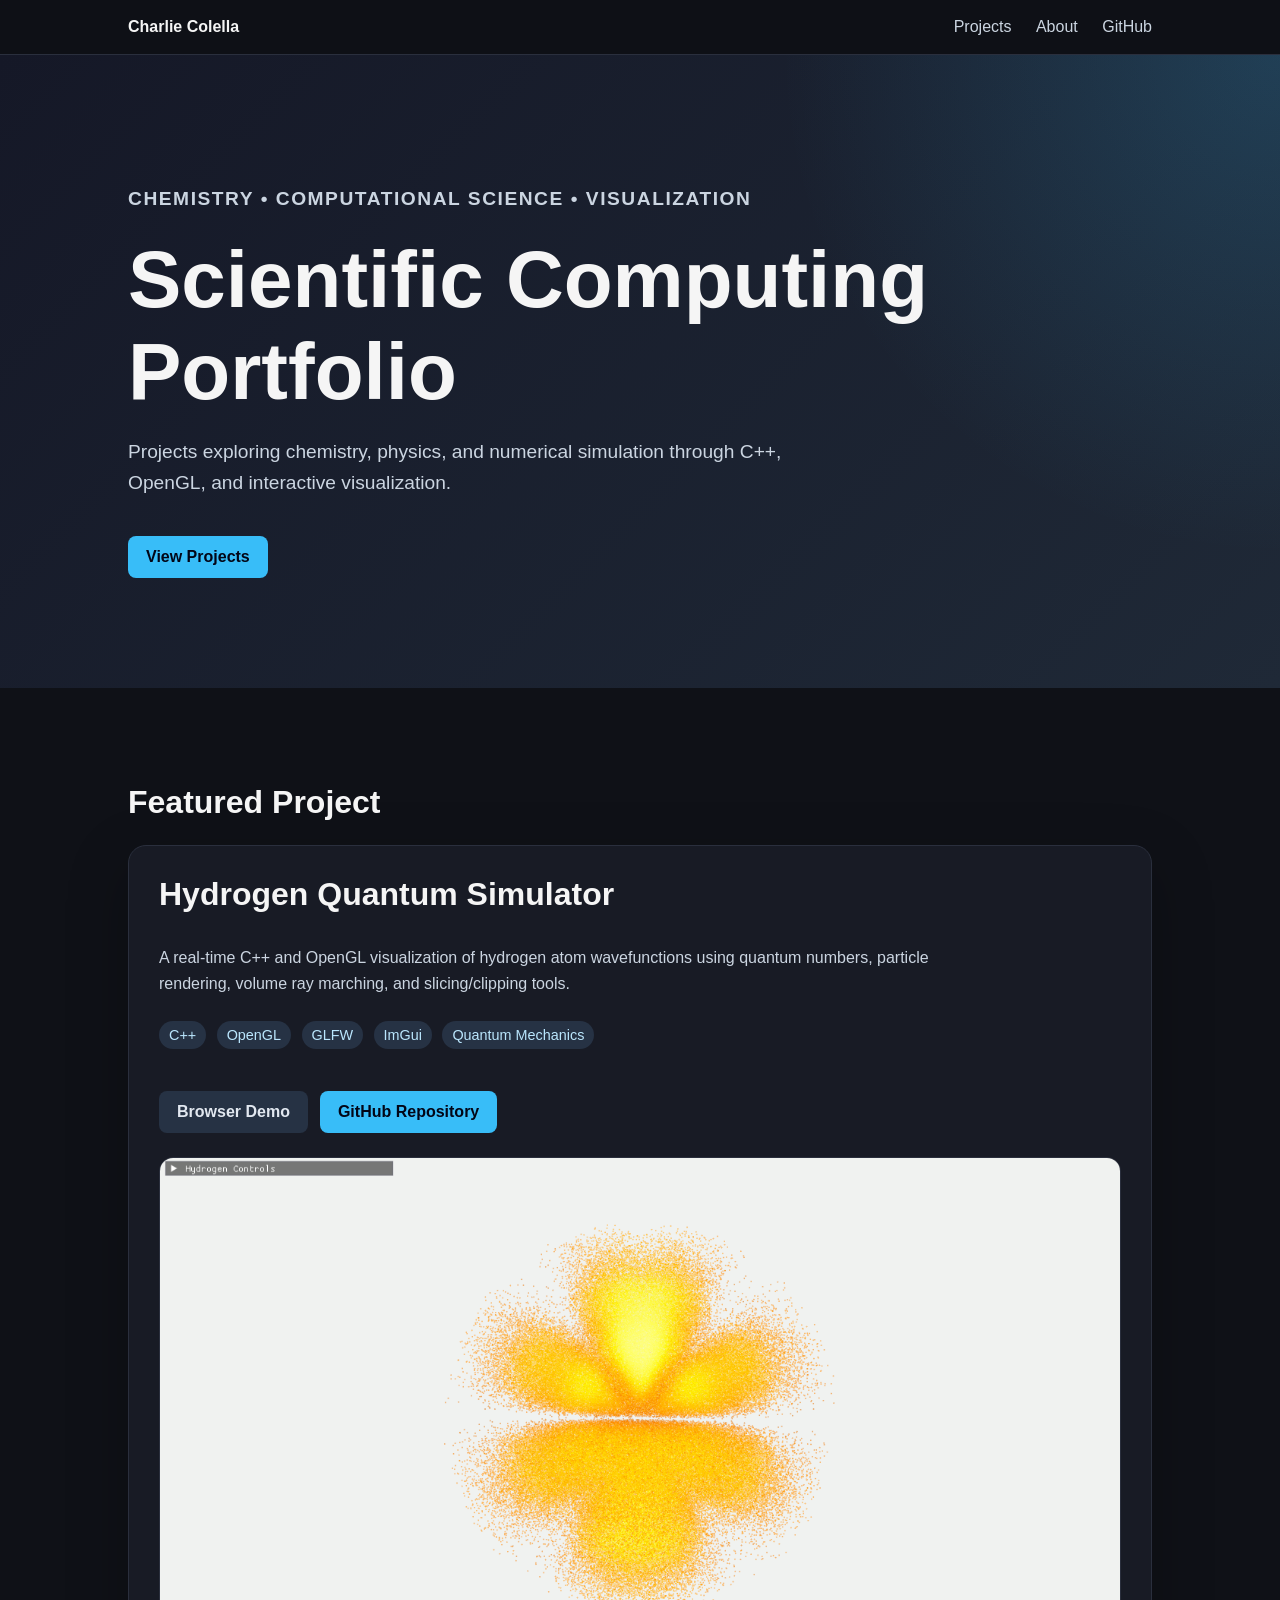
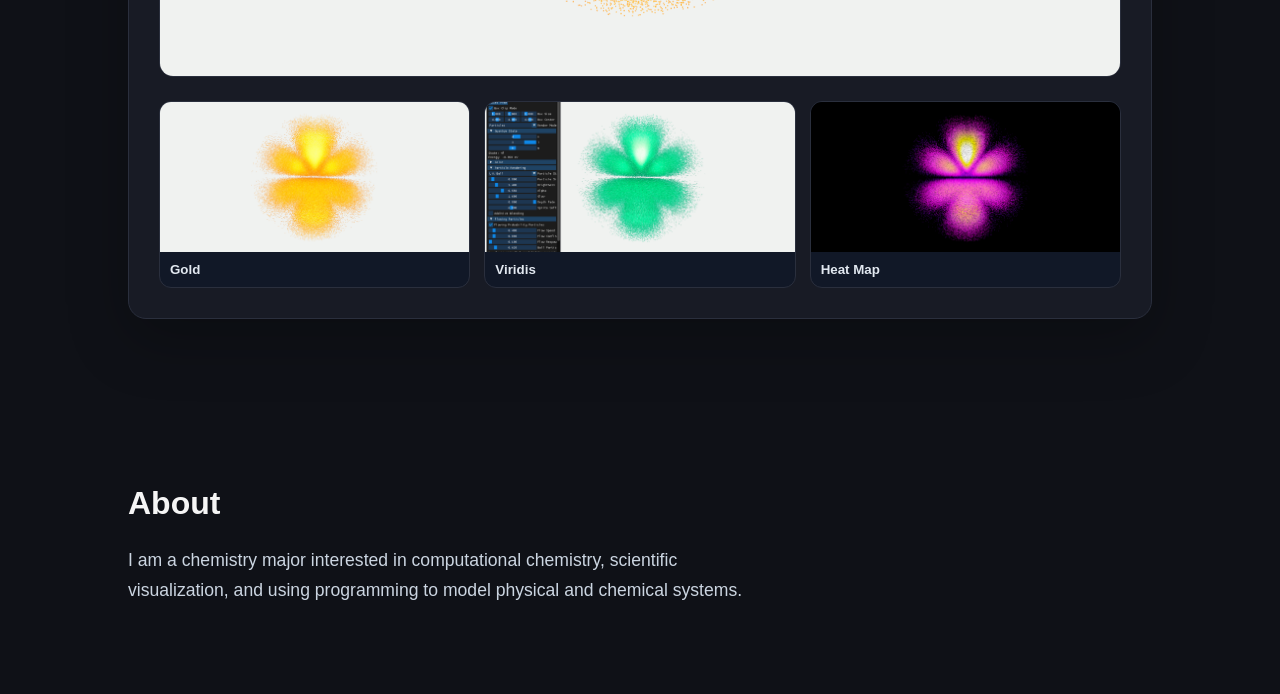
==== index.html @ 5d0b9356 "Polish portfolio layout and project gallery" ====
<!DOCTYPE html>
<html lang="en">
<head>
  <meta charset="UTF-8" />
  <meta name="viewport" content="width=device-width, initial-scale=1.0" />
  <title>Charlie Colella | Scientific Computing Portfolio</title>
  <link rel="stylesheet" href="style.css" />
</head>

<body>
  <nav class="navbar">
    <div class="nav-name">Charlie Colella</div>
    <div class="nav-links">
      <a href="#projects">Projects</a>
      <a href="#about">About</a>
      <a href="https://github.com/charliecolella1119-hub" target="_blank">GitHub</a>
    </div>
  </nav>

  <header class="hero">
    <p class="eyebrow">Chemistry • Computational Science • Visualization</p>
    <h1>Scientific Computing Portfolio</h1>
    <p>
      Projects exploring chemistry, physics, and numerical simulation through
      C++, OpenGL, and interactive visualization.
    </p>
    <a href="#projects" class="button">View Projects</a>
  </header>

  <main>
    <section id="projects" class="section">
      <h2>Featured Project</h2>

      <article class="project-card">
        <div class="project-text">
          <h3>Hydrogen Quantum Simulator</h3>

          <p>
            A real-time C++ and OpenGL visualization of hydrogen atom
            wavefunctions using quantum numbers, particle rendering, volume ray
            marching, and slicing/clipping tools.
          </p>

          <div class="tags">
            <span>C++</span>
            <span>OpenGL</span>
            <span>GLFW</span>
            <span>ImGui</span>
            <span>Quantum Mechanics</span>
          </div>

          <div class="button-row">
            <a href="web-sim/index.html" target="_blank" class="button secondary">
              Browser Demo
            </a>

            <a href="https://github.com/charliecolella1119-hub/HydrogenAtomSim" target="_blank" class="button">
              GitHub Repository
            </a>
          </div>
        </div>

        <img
          src="assets/screenshots/gold.png"
          alt="Hydrogen Quantum Simulator gold orbital visualization"
          class="project-image"
          onclick="openModal('assets/screenshots/gold.png')"
        />

        <div class="project-gallery">
          <button onclick="openModal('assets/screenshots/gold.png')">
            <img src="assets/screenshots/gold.png" alt="Gold color map" />
            <span>Gold</span>
          </button>

          <button onclick="openModal('assets/screenshots/viridis.png')">
            <img src="assets/screenshots/viridis.png" alt="Viridis color map" />
            <span>Viridis</span>
          </button>

          <button onclick="openModal('assets/screenshots/heatmap.png')">
            <img src="assets/screenshots/heatmap.png" alt="Heat map color map" />
            <span>Heat Map</span>
          </button>
        </div>
      </article>
    </section>

    <section id="about" class="section about-section">
      <h2>About</h2>
      <p>
        I am a chemistry major interested in computational chemistry,
        scientific visualization, and using programming to model physical and
        chemical systems.
      </p>
    </section>
  </main>

  <div id="previewModal" class="modal" onclick="closeModal()">
    <div class="modal-content" onclick="event.stopPropagation()">
      <button class="close" onclick="closeModal()">&times;</button>
      <img id="modalImage" src="assets/screenshots/gold.png" alt="Expanded project preview" />
    </div>
  </div>

  <script>
    function openModal(imagePath) {
      document.getElementById("modalImage").src = imagePath;
      document.getElementById("previewModal").style.display = "flex";
    }

    function closeModal() {
      document.getElementById("previewModal").style.display = "none";
    }
  </script>
</body>
</html>
---- style.css ----
* {
  box-sizing: border-box;
}

body {
  margin: 0;
  font-family: Arial, sans-serif;
  background: #0f1117;
  color: #f5f5f5;
}

.navbar {
  position: sticky;
  top: 0;
  z-index: 100;
  display: flex;
  justify-content: space-between;
  align-items: center;
  padding: 18px 10%;
  background: rgba(15, 17, 23, 0.9);
  backdrop-filter: blur(12px);
  border-bottom: 1px solid #2a2f3d;
}

.nav-name {
  font-weight: bold;
}

.nav-links a {
  color: #cbd5e1;
  text-decoration: none;
  margin-left: 20px;
}

.nav-links a:hover {
  color: #38bdf8;
}

.hero {
  padding: 110px 10%;
  background:
    radial-gradient(circle at top right, rgba(56, 189, 248, 0.18), transparent 35%),
    linear-gradient(135deg, #151827, #1f2937);
}

.eyebrow {
  color: #38bdf8;
  font-weight: bold;
  letter-spacing: 0.08em;
  text-transform: uppercase;
  font-size: 0.85rem;
}

.hero h1 {
  font-size: clamp(2.5rem, 7vw, 5rem);
  margin: 12px 0;
}

.hero p {
  max-width: 720px;
  font-size: 1.2rem;
  color: #cbd5e1;
  line-height: 1.6;
}

.button {
  display: inline-block;
  margin-top: 18px;
  padding: 12px 18px;
  background: #38bdf8;
  color: #020617;
  text-decoration: none;
  border-radius: 8px;
  font-weight: bold;
  border: none;
}

.button.secondary {
  background: #263244;
  color: #e2e8f0;
}

.button:hover {
  transform: translateY(-1px);
}

.section {
  padding: 70px 10%;
}

.section h2 {
  font-size: 2rem;
  margin-bottom: 24px;
}

.project-card {
  background: #181b25;
  border: 1px solid #2a2f3d;
  border-radius: 18px;
  padding: 30px;
  max-width: 1050px;
  box-shadow: 0 20px 60px rgba(0, 0, 0, 0.25);
}

.project-text {
  max-width: 780px;
}

.project-card h3 {
  margin-top: 0;
  font-size: 2rem;
}

.project-card p {
  color: #cbd5e1;
  line-height: 1.6;
}

.tags {
  margin: 20px 0;
}

.tags span {
  display: inline-block;
  background: #263244;
  color: #bae6fd;
  padding: 6px 10px;
  border-radius: 999px;
  margin: 4px 6px 4px 0;
  font-size: 0.9rem;
}

.button-row {
  display: flex;
  flex-wrap: wrap;
  gap: 12px;
  margin-bottom: 24px;
}

.project-image {
  width: 100%;
  max-height: 520px;
  object-fit: cover;
  object-position: center;
  display: block;
  margin: 24px auto;
  border-radius: 14px;
  border: 1px solid #2a2f3d;
  cursor: pointer;
  transition: transform 0.2s ease, opacity 0.2s ease;
}

.project-image:hover {
  transform: scale(1.01);
  opacity: 0.92;
}

.project-gallery {
  display: grid;
  grid-template-columns: repeat(3, 1fr);
  gap: 14px;
  margin-top: 18px;
}

.project-gallery button {
  background: #111827;
  border: 1px solid #2a2f3d;
  border-radius: 12px;
  padding: 0;
  overflow: hidden;
  cursor: pointer;
  color: #e2e8f0;
  text-align: left;
}

.project-gallery img {
  width: 100%;
  height: 150px;
  object-fit: cover;
  display: block;
}

.project-gallery span {
  display: block;
  padding: 10px;
  font-weight: bold;
}

.project-gallery button:hover {
  transform: translateY(-2px);
  border-color: #38bdf8;
}

.about-section {
  max-width: 900px;
}

.about-section p {
  color: #cbd5e1;
  line-height: 1.7;
  font-size: 1.1rem;
}

.modal {
  display: none;
  position: fixed;
  inset: 0;
  background: rgba(0, 0, 0, 0.88);
  justify-content: center;
  align-items: center;
  z-index: 1000;
  padding: 28px;
}

.modal-content {
  position: relative;
  max-width: 1100px;
  width: 95%;
}

.modal-content img {
  width: 100%;
  max-height: 85vh;
  object-fit: contain;
  border-radius: 14px;
  border: 1px solid #2a2f3d;
}

.close {
  position: absolute;
  top: -16px;
  right: -16px;
  width: 42px;
  height: 42px;
  border-radius: 999px;
  border: none;
  background: #38bdf8;
  color: #020617;
  font-size: 28px;
  cursor: pointer;
}

@media (max-width: 800px) {
  .navbar {
    padding: 14px 6%;
  }

  .nav-links a {
    margin-left: 10px;
  }

  .hero,
  .section {
    padding-left: 6%;
    padding-right: 6%;
  }

  .project-gallery {
    grid-template-columns: 1fr;
  }
}
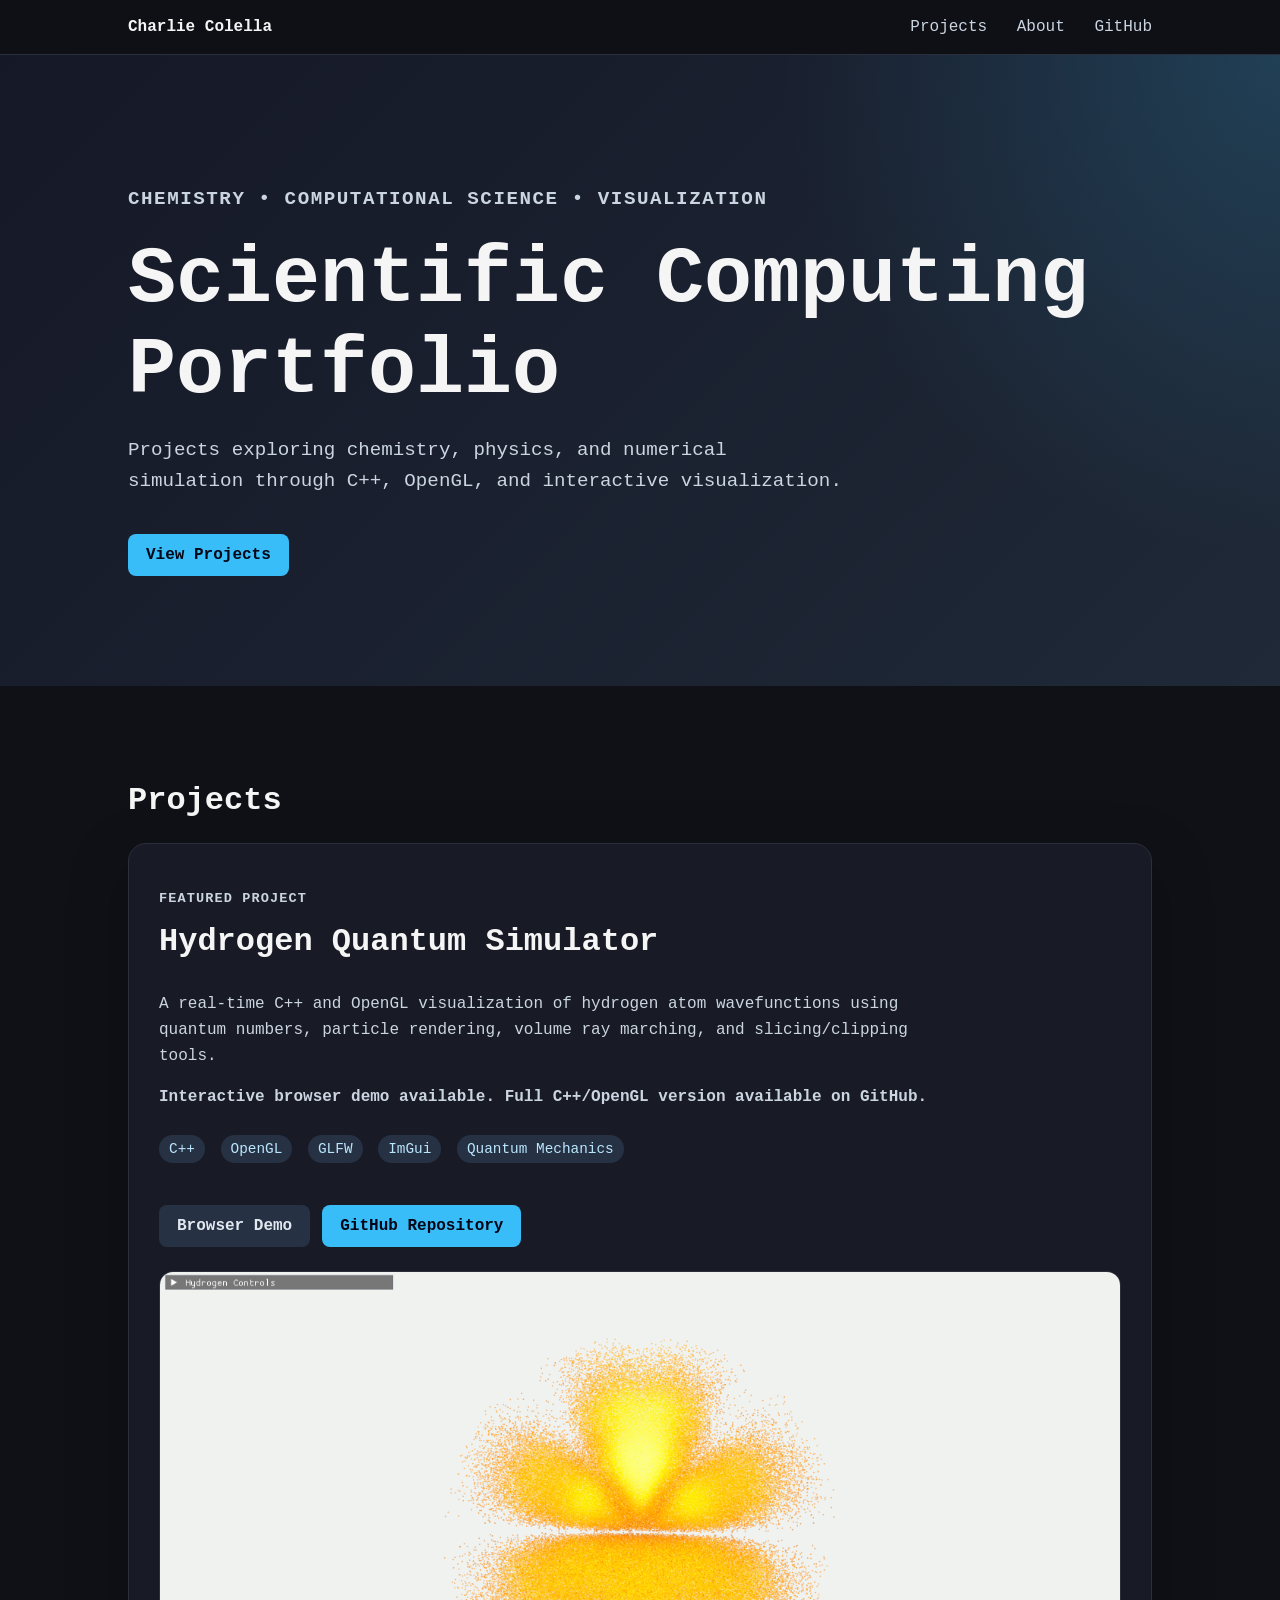
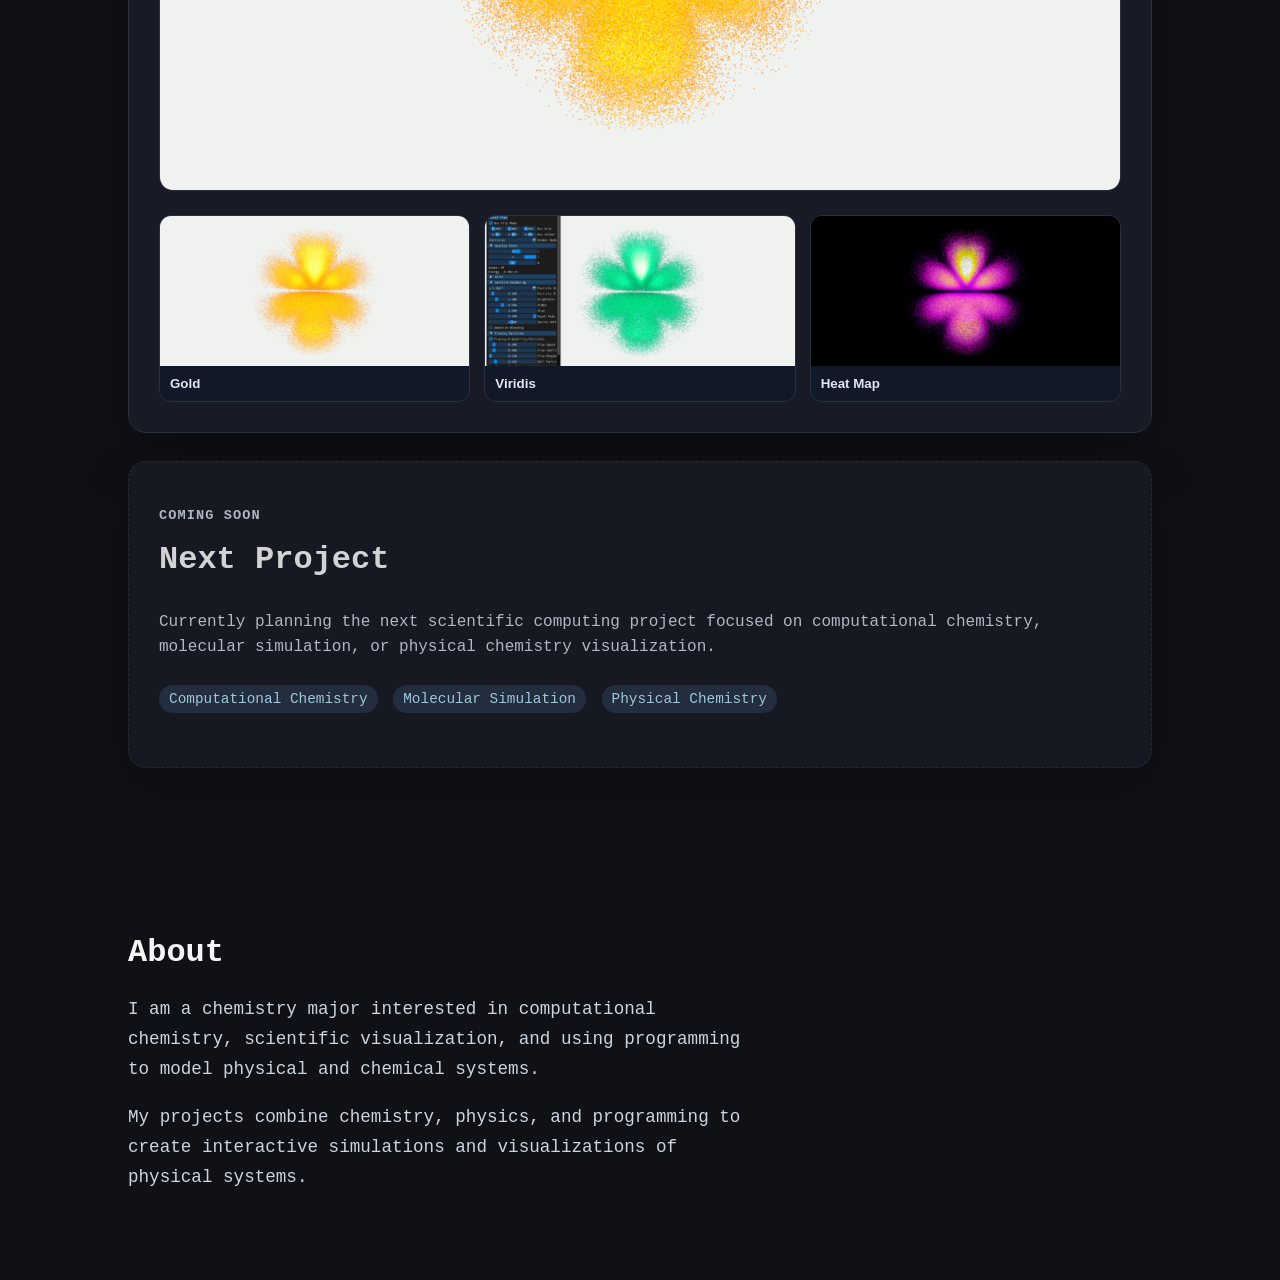
==== commit 3230438e: "Polish portfolio structure and contact section" ====
--- a/index.html
+++ b/index.html
@@ -10,6 +10,7 @@
 <body>
   <nav class="navbar">
     <div class="nav-name">Charlie Colella</div>
+
     <div class="nav-links">
       <a href="#projects">Projects</a>
       <a href="#about">About</a>
@@ -19,79 +20,113 @@
 
   <header class="hero">
     <p class="eyebrow">Chemistry • Computational Science • Visualization</p>
+
     <h1>Scientific Computing Portfolio</h1>
+
     <p>
       Projects exploring chemistry, physics, and numerical simulation through
       C++, OpenGL, and interactive visualization.
     </p>
+
     <a href="#projects" class="button">View Projects</a>
   </header>
 
   <main>
     <section id="projects" class="section">
-      <h2>Featured Project</h2>
+      <h2>Projects</h2>
 
-      <article class="project-card">
-        <div class="project-text">
-          <h3>Hydrogen Quantum Simulator</h3>
+      <div class="project-grid">
+        <article class="project-card featured-card">
+          <div class="project-text">
+            <p class="eyebrow">Featured Project</p>
+
+            <h3>Hydrogen Quantum Simulator</h3>
+
+            <p>
+              A real-time C++ and OpenGL visualization of hydrogen atom
+              wavefunctions using quantum numbers, particle rendering, volume ray
+              marching, and slicing/clipping tools.
+            </p>
+
+            <p class="project-note">
+              Interactive browser demo available. Full C++/OpenGL version available on GitHub.
+            </p>
+
+            <div class="tags">
+              <span>C++</span>
+              <span>OpenGL</span>
+              <span>GLFW</span>
+              <span>ImGui</span>
+              <span>Quantum Mechanics</span>
+            </div>
+
+            <div class="button-row">
+              <a href="web-sim/index.html" target="_blank" class="button secondary">
+                Browser Demo
+              </a>
+
+              <a href="https://github.com/charliecolella1119-hub/HydrogenAtomSim" target="_blank" class="button">
+                GitHub Repository
+              </a>
+            </div>
+          </div>
+
+          <img
+            src="assets/screenshots/gold.png"
+            alt="Hydrogen Quantum Simulator gold orbital visualization"
+            class="project-image"
+            onclick="openModal('assets/screenshots/gold.png')"
+          />
+
+          <div class="project-gallery">
+            <button onclick="openModal('assets/screenshots/gold.png')">
+              <img src="assets/screenshots/gold.png" alt="Gold color map" />
+              <span>Gold</span>
+            </button>
+
+            <button onclick="openModal('assets/screenshots/viridis.png')">
+              <img src="assets/screenshots/viridis.png" alt="Viridis color map" />
+              <span>Viridis</span>
+            </button>
+
+            <button onclick="openModal('assets/screenshots/heatmap.png')">
+              <img src="assets/screenshots/heatmap.png" alt="Heat map color map" />
+              <span>Heat Map</span>
+            </button>
+          </div>
+        </article>
+
+        <article class="project-card placeholder-card">
+          <p class="eyebrow">Coming Soon</p>
+
+          <h3>Next Project</h3>
 
           <p>
-            A real-time C++ and OpenGL visualization of hydrogen atom
-            wavefunctions using quantum numbers, particle rendering, volume ray
-            marching, and slicing/clipping tools.
+            Currently planning the next scientific computing project focused on
+            computational chemistry, molecular simulation, or physical chemistry visualization.
           </p>
 
           <div class="tags">
-            <span>C++</span>
-            <span>OpenGL</span>
-            <span>GLFW</span>
-            <span>ImGui</span>
-            <span>Quantum Mechanics</span>
+            <span>Computational Chemistry</span>
+            <span>Molecular Simulation</span>
+            <span>Physical Chemistry</span>
           </div>
-
-          <div class="button-row">
-            <a href="web-sim/index.html" target="_blank" class="button secondary">
-              Browser Demo
-            </a>
-
-            <a href="https://github.com/charliecolella1119-hub/HydrogenAtomSim" target="_blank" class="button">
-              GitHub Repository
-            </a>
-          </div>
-        </div>
-
-        <img
-          src="assets/screenshots/gold.png"
-          alt="Hydrogen Quantum Simulator gold orbital visualization"
-          class="project-image"
-          onclick="openModal('assets/screenshots/gold.png')"
-        />
-
-        <div class="project-gallery">
-          <button onclick="openModal('assets/screenshots/gold.png')">
-            <img src="assets/screenshots/gold.png" alt="Gold color map" />
-            <span>Gold</span>
-          </button>
-
-          <button onclick="openModal('assets/screenshots/viridis.png')">
-            <img src="assets/screenshots/viridis.png" alt="Viridis color map" />
-            <span>Viridis</span>
-          </button>
-
-          <button onclick="openModal('assets/screenshots/heatmap.png')">
-            <img src="assets/screenshots/heatmap.png" alt="Heat map color map" />
-            <span>Heat Map</span>
-          </button>
-        </div>
-      </article>
+        </article>
+      </div>
     </section>
 
     <section id="about" class="section about-section">
       <h2>About</h2>
+
       <p>
         I am a chemistry major interested in computational chemistry,
         scientific visualization, and using programming to model physical and
         chemical systems.
+      </p>
+
+      <p>
+        My projects combine chemistry, physics, and programming to create
+        interactive simulations and visualizations of physical systems.
       </p>
     </section>
   </main>
@@ -99,7 +134,12 @@
   <div id="previewModal" class="modal" onclick="closeModal()">
     <div class="modal-content" onclick="event.stopPropagation()">
       <button class="close" onclick="closeModal()">&times;</button>
-      <img id="modalImage" src="assets/screenshots/gold.png" alt="Expanded project preview" />
+
+      <img
+        id="modalImage"
+        src="assets/screenshots/gold.png"
+        alt="Expanded project preview"
+      />
     </div>
   </div>
 
@@ -114,4 +154,4 @@
     }
   </script>
 </body>
-</html>+</html>
--- a/style.css
+++ b/style.css
@@ -4,7 +4,7 @@
 
 body {
   margin: 0;
-  font-family: Arial, sans-serif;
+  font-family: 'Courier New', Courier, monospace;
   background: #0f1117;
   color: #f5f5f5;
 }
@@ -258,4 +258,34 @@
   .project-gallery {
     grid-template-columns: 1fr;
   }
-}+}
+
+.project-note {
+  color: #93c5fd;
+  font-weight: bold;
+}
+
+#contact a {
+  color: #38bdf8;
+  font-weight: bold;
+  text-decoration: none;
+}
+
+#contact a:hover {
+  text-decoration: underline;
+}
+
+.project-grid {
+  display: grid;
+  gap: 28px;
+}
+
+.placeholder-card {
+  opacity: 0.85;
+  border-style: dashed;
+}
+
+.placeholder-card .tags {
+  margin-top: 20px;
+}
+
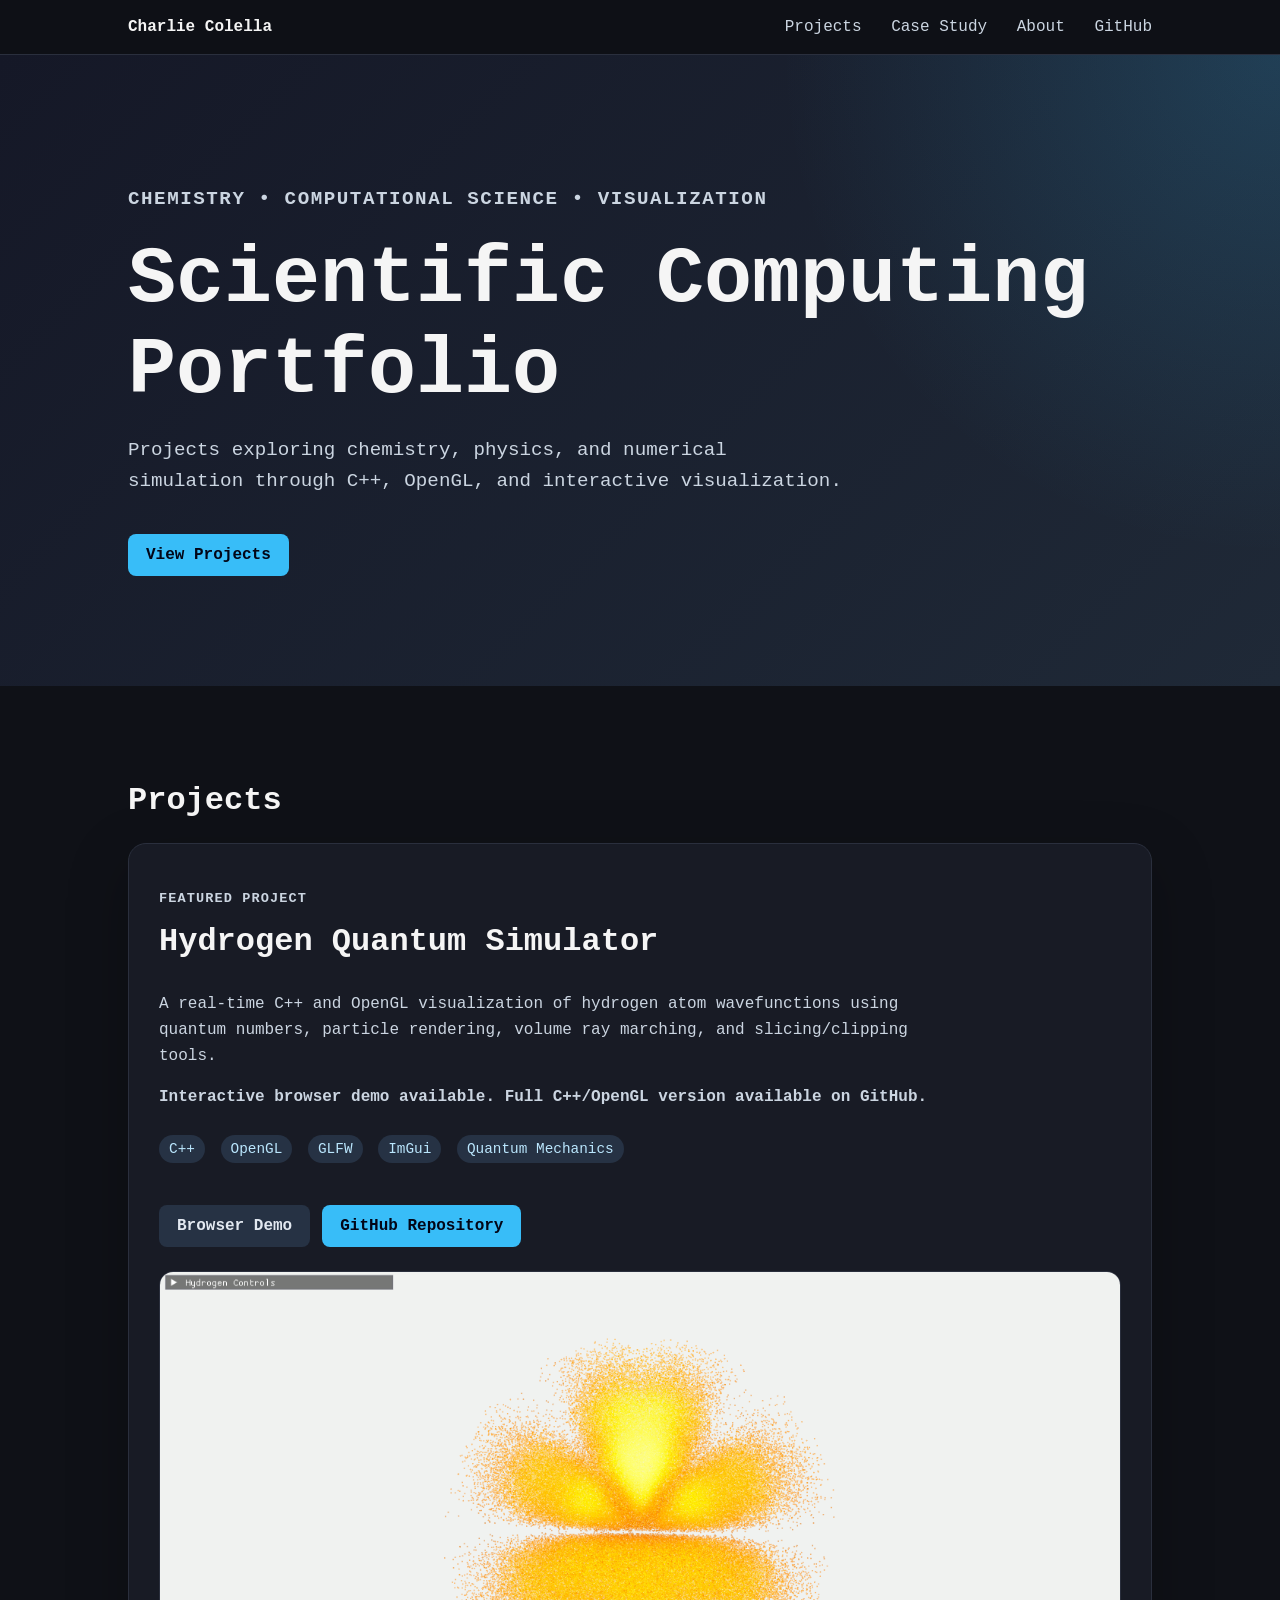
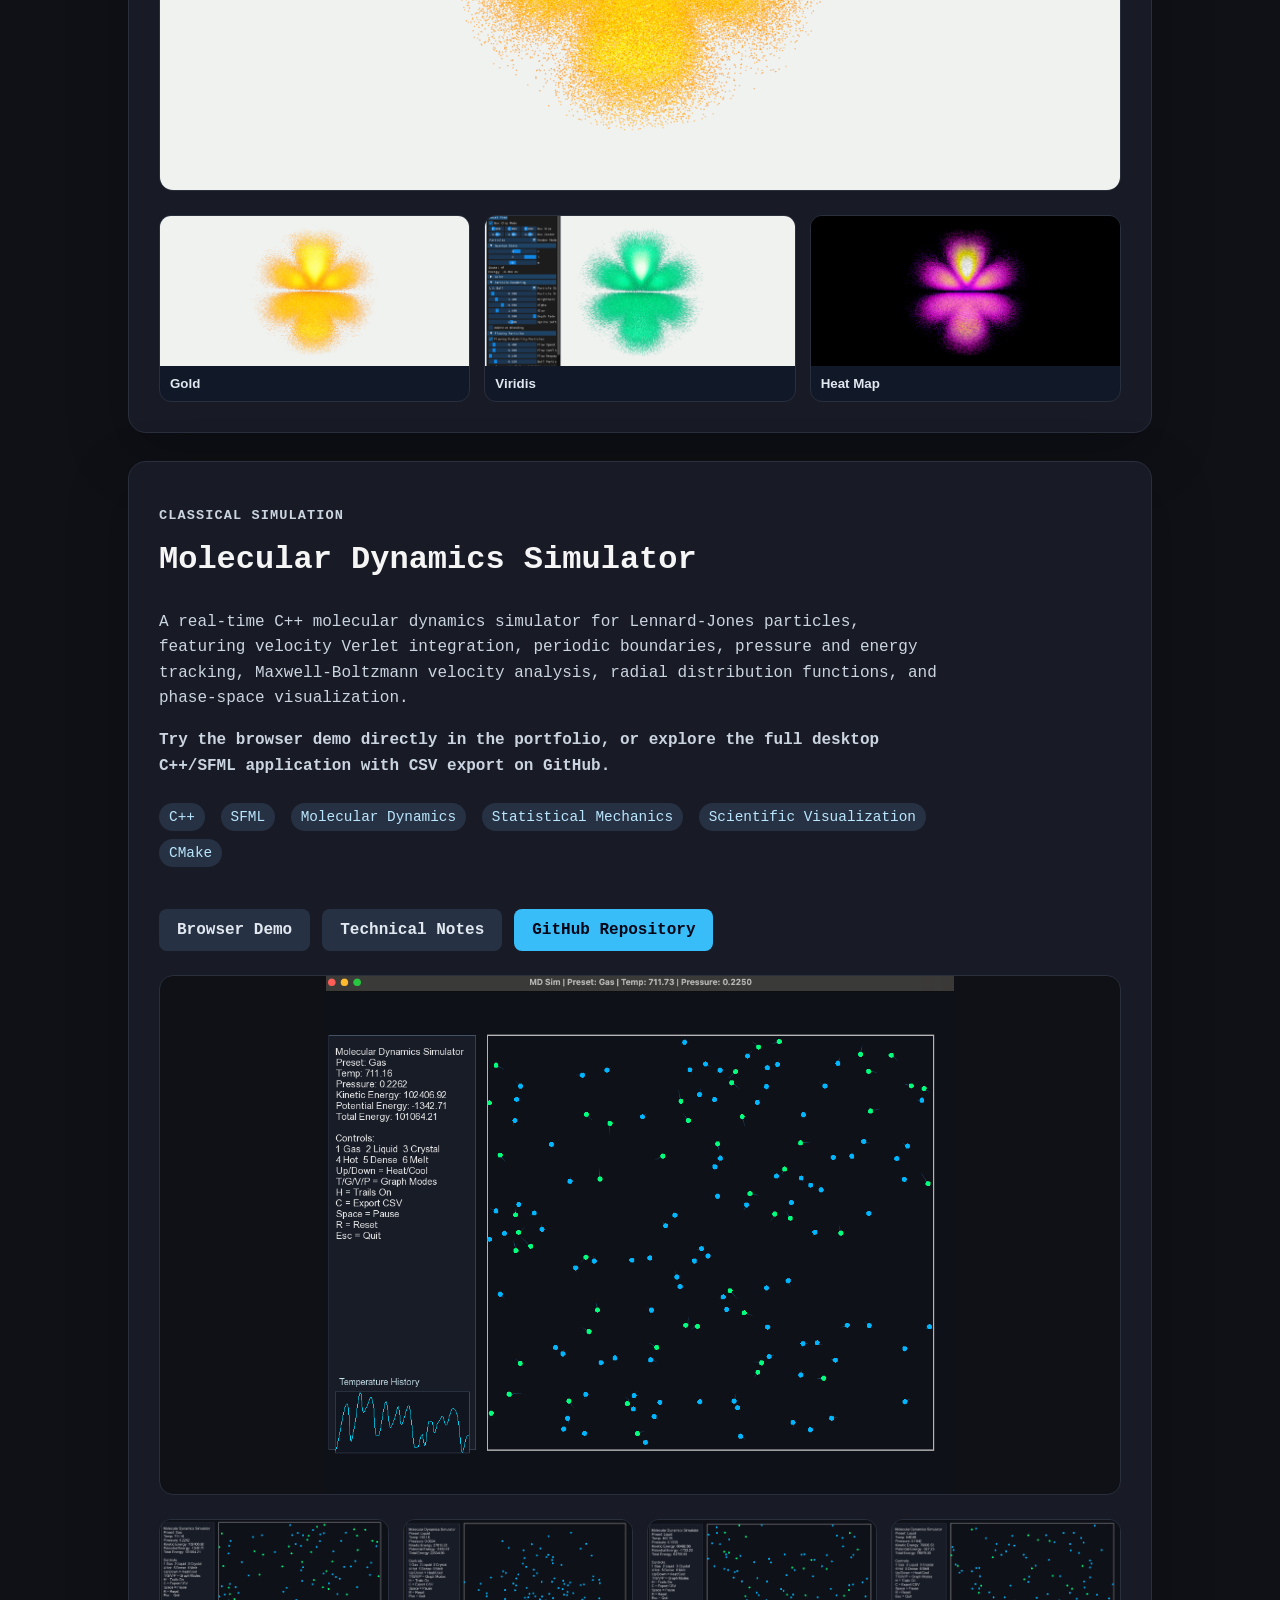
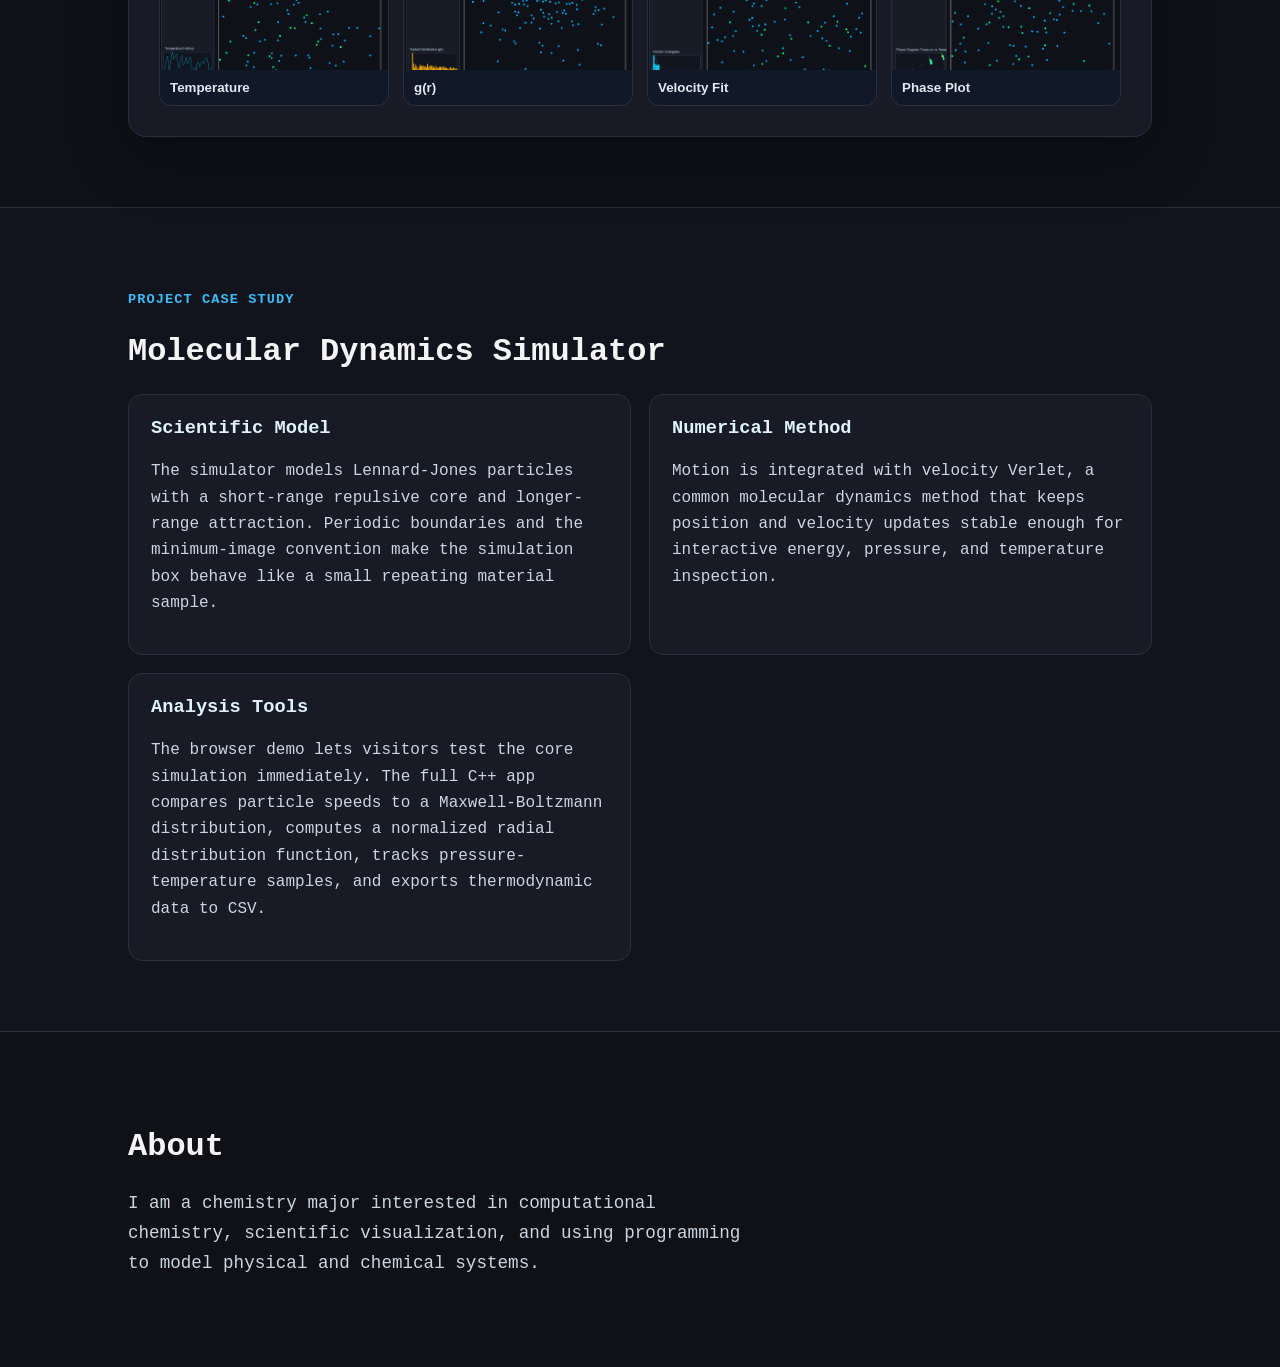
==== commit f3f3c0c9: "NEW PROJECT + DEMO" ====
--- a/index.html
+++ b/index.html
@@ -13,6 +13,7 @@
 
     <div class="nav-links">
       <a href="#projects">Projects</a>
+      <a href="#md-case-study">Case Study</a>
       <a href="#about">About</a>
       <a href="https://github.com/charliecolella1119-hub" target="_blank">GitHub</a>
     </div>
@@ -96,22 +97,113 @@
           </div>
         </article>
 
-        <article class="project-card placeholder-card">
-          <p class="eyebrow">Coming Soon</p>
-
-          <h3>Next Project</h3>
+        <article id="molecular-dynamics" class="project-card featured-card">
+          <div class="project-text">
+            <p class="eyebrow">Classical Simulation</p>
+
+            <h3>Molecular Dynamics Simulator</h3>
+
+            <p>
+              A real-time C++ molecular dynamics simulator for Lennard-Jones particles,
+              featuring velocity Verlet integration, periodic boundaries, pressure and
+              energy tracking, Maxwell-Boltzmann velocity analysis, radial distribution
+              functions, and phase-space visualization.
+            </p>
+
+            <p class="project-note">
+              Try the browser demo directly in the portfolio, or explore the full desktop C++/SFML application with CSV export on GitHub.
+            </p>
+
+            <div class="tags">
+              <span>C++</span>
+              <span>SFML</span>
+              <span>Molecular Dynamics</span>
+              <span>Statistical Mechanics</span>
+              <span>Scientific Visualization</span>
+              <span>CMake</span>
+            </div>
+
+            <div class="button-row">
+              <a href="md-sim/index.html" target="_blank" class="button secondary">
+                Browser Demo
+              </a>
+
+              <a href="#md-case-study" class="button secondary">
+                Technical Notes
+              </a>
+
+              <a href="https://github.com/charliecolella1119-hub/MolecularDynamicsSim" target="_blank" class="button">
+                GitHub Repository
+              </a>
+            </div>
+          </div>
+
+          <img
+            src="assets/screenshots/md-temperature.png"
+            alt="Molecular Dynamics Simulator showing gas particles and temperature history"
+            class="project-image contain-image"
+            loading="lazy"
+            onclick="openModal('assets/screenshots/md-temperature.png')"
+          />
+
+          <div class="project-gallery">
+            <button onclick="openModal('assets/screenshots/md-temperature.png')">
+              <img src="assets/screenshots/md-temperature.png" alt="Temperature history graph" loading="lazy" />
+              <span>Temperature</span>
+            </button>
+
+            <button onclick="openModal('assets/screenshots/md-radial-distribution.png')">
+              <img src="assets/screenshots/md-radial-distribution.png" alt="Radial distribution graph" loading="lazy" />
+              <span>g(r)</span>
+            </button>
+
+            <button onclick="openModal('assets/screenshots/md-velocity-distribution.png')">
+              <img src="assets/screenshots/md-velocity-distribution.png" alt="Velocity histogram with Maxwell-Boltzmann fit" loading="lazy" />
+              <span>Velocity Fit</span>
+            </button>
+
+            <button onclick="openModal('assets/screenshots/md-phase-diagram.png')">
+              <img src="assets/screenshots/md-phase-diagram.png" alt="Pressure-temperature phase diagram" loading="lazy" />
+              <span>Phase Plot</span>
+            </button>
+          </div>
+        </article>
+      </div>
+    </section>
+
+    <section id="md-case-study" class="section detail-section">
+      <p class="eyebrow">Project Case Study</p>
+
+      <h2>Molecular Dynamics Simulator</h2>
+
+      <div class="detail-grid">
+        <div>
+          <h3>Scientific Model</h3>
 
           <p>
-            Currently planning the next scientific computing project focused on
-            computational chemistry, molecular simulation, or physical chemistry visualization.
+            The simulator models Lennard-Jones particles with a short-range repulsive core
+            and longer-range attraction. Periodic boundaries and the minimum-image convention
+            make the simulation box behave like a small repeating material sample.
           </p>
-
-          <div class="tags">
-            <span>Computational Chemistry</span>
-            <span>Molecular Simulation</span>
-            <span>Physical Chemistry</span>
-          </div>
-        </article>
+        </div>
+
+        <div>
+          <h3>Numerical Method</h3>
+
+          <p>
+            Motion is integrated with velocity Verlet, a common molecular dynamics method
+            that keeps position and velocity updates stable enough for interactive energy,
+            pressure, and temperature inspection.
+          </p>
+        </div>
+
+        <div>
+          <h3>Analysis Tools</h3>
+
+          <p>
+            The browser demo lets visitors test the core simulation immediately. The full C++ app compares particle speeds to a Maxwell-Boltzmann distribution, computes a normalized radial distribution function, tracks pressure-temperature samples, and exports thermodynamic data to CSV.
+          </p>
+        </div>
       </div>
     </section>
 
@@ -122,11 +214,6 @@
         I am a chemistry major interested in computational chemistry,
         scientific visualization, and using programming to model physical and
         chemical systems.
-      </p>
-
-      <p>
-        My projects combine chemistry, physics, and programming to create
-        interactive simulations and visualizations of physical systems.
       </p>
     </section>
   </main>
--- a/style.css
+++ b/style.css
@@ -157,7 +157,7 @@
 
 .project-gallery {
   display: grid;
-  grid-template-columns: repeat(3, 1fr);
+  grid-template-columns: repeat(auto-fit, minmax(180px, 1fr));
   gap: 14px;
   margin-top: 18px;
 }
@@ -289,3 +289,50 @@
   margin-top: 20px;
 }
 
+
+
+.contain-image {
+  background: #0f1117;
+  object-fit: contain;
+}
+
+.detail-section {
+  border-top: 1px solid #2a2f3d;
+  border-bottom: 1px solid #2a2f3d;
+  background: #11141d;
+}
+
+.detail-section > p,
+.detail-section > h2 {
+  max-width: 1050px;
+}
+
+.detail-grid {
+  display: grid;
+  grid-template-columns: repeat(2, minmax(0, 1fr));
+  gap: 18px;
+  max-width: 1050px;
+}
+
+.detail-grid > div {
+  background: #181b25;
+  border: 1px solid #2a2f3d;
+  border-radius: 14px;
+  padding: 22px;
+}
+
+.detail-grid h3 {
+  margin-top: 0;
+  color: #e0f2fe;
+}
+
+.detail-grid p {
+  color: #cbd5e1;
+  line-height: 1.65;
+}
+
+@media (max-width: 800px) {
+  .detail-grid {
+    grid-template-columns: 1fr;
+  }
+}
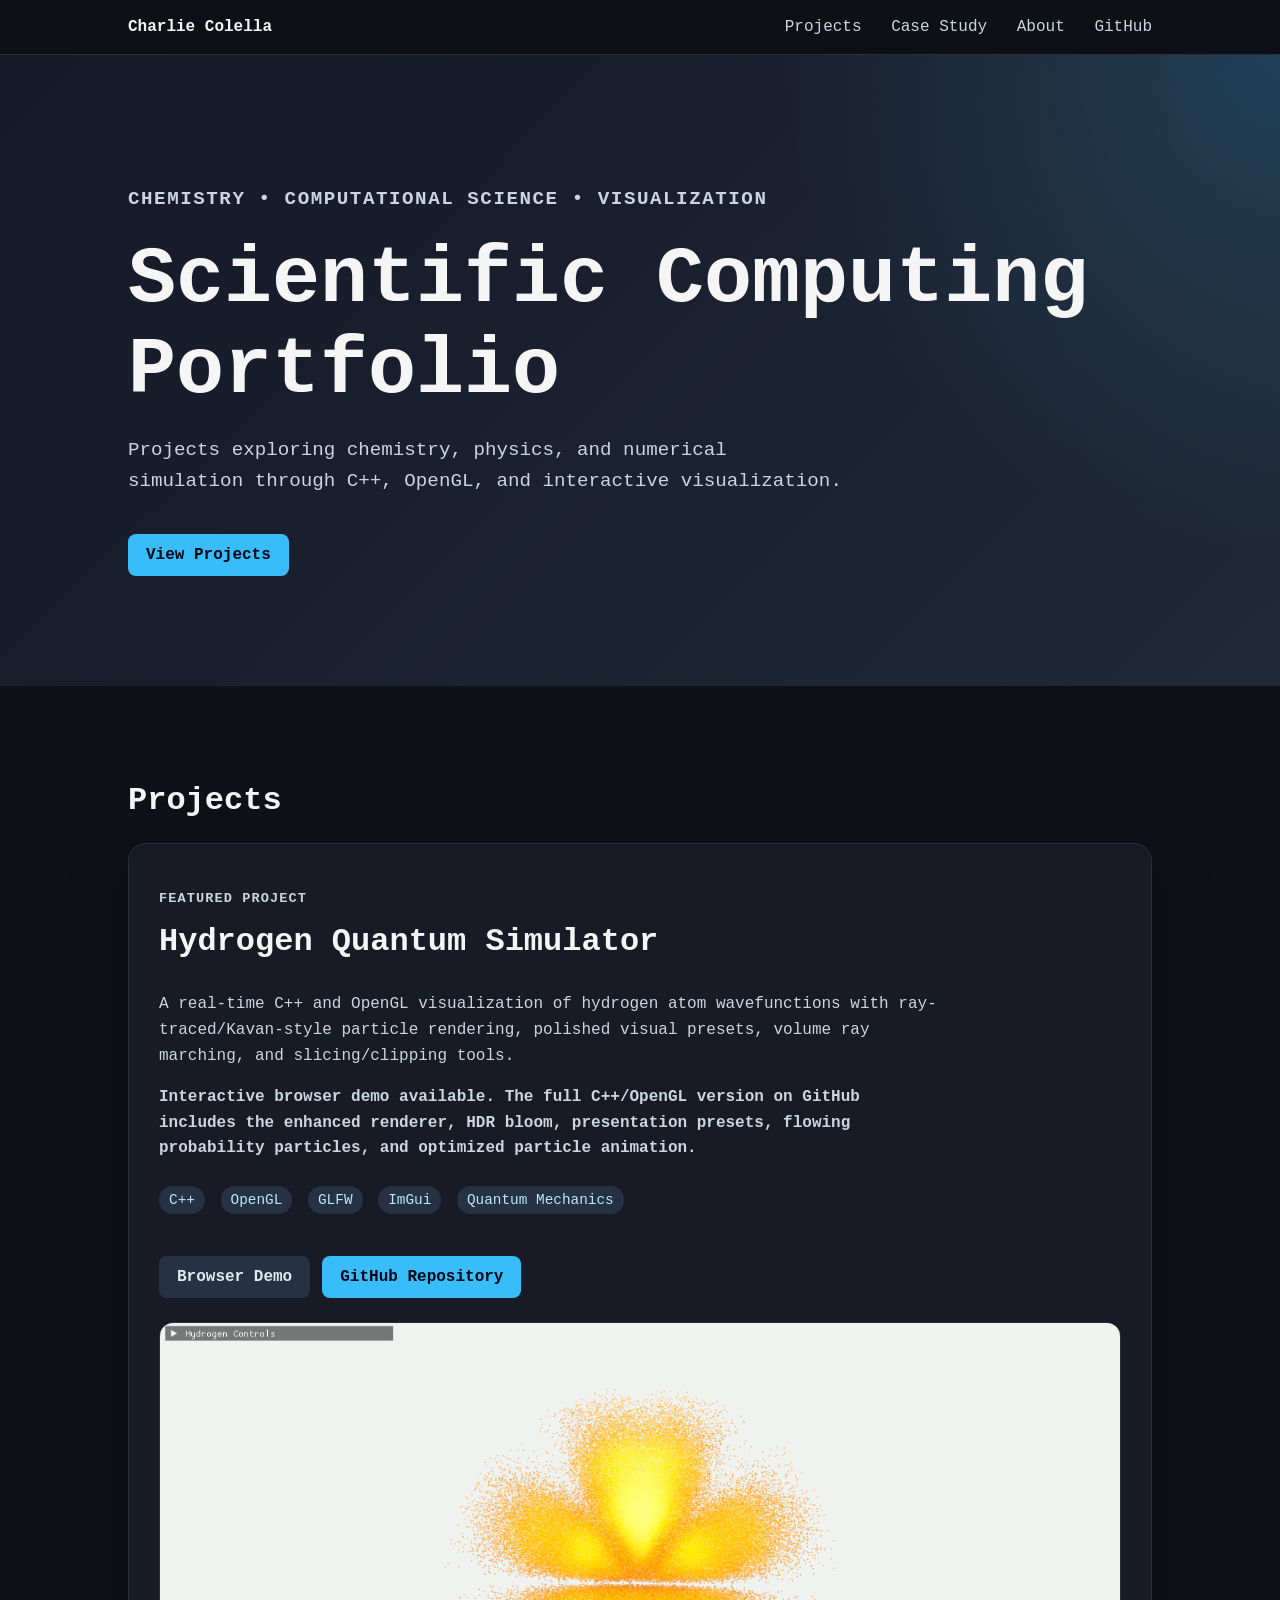
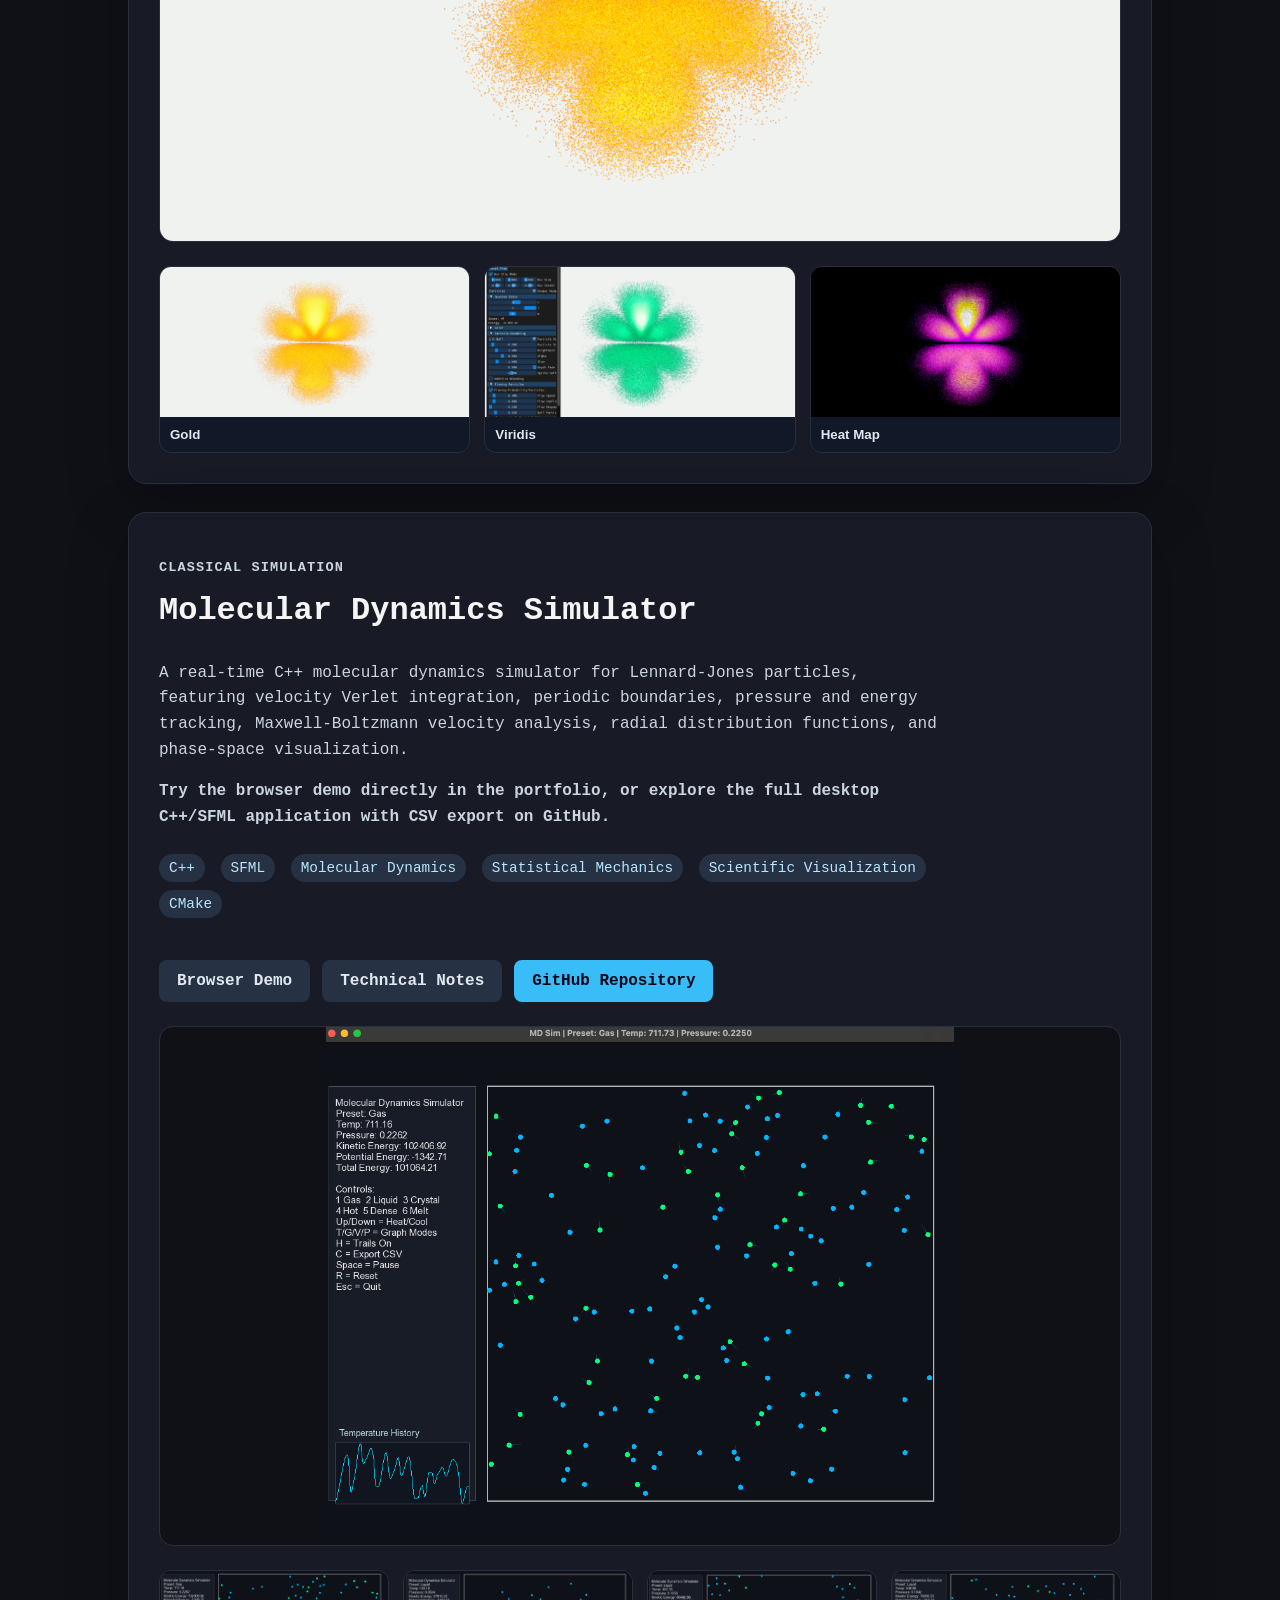
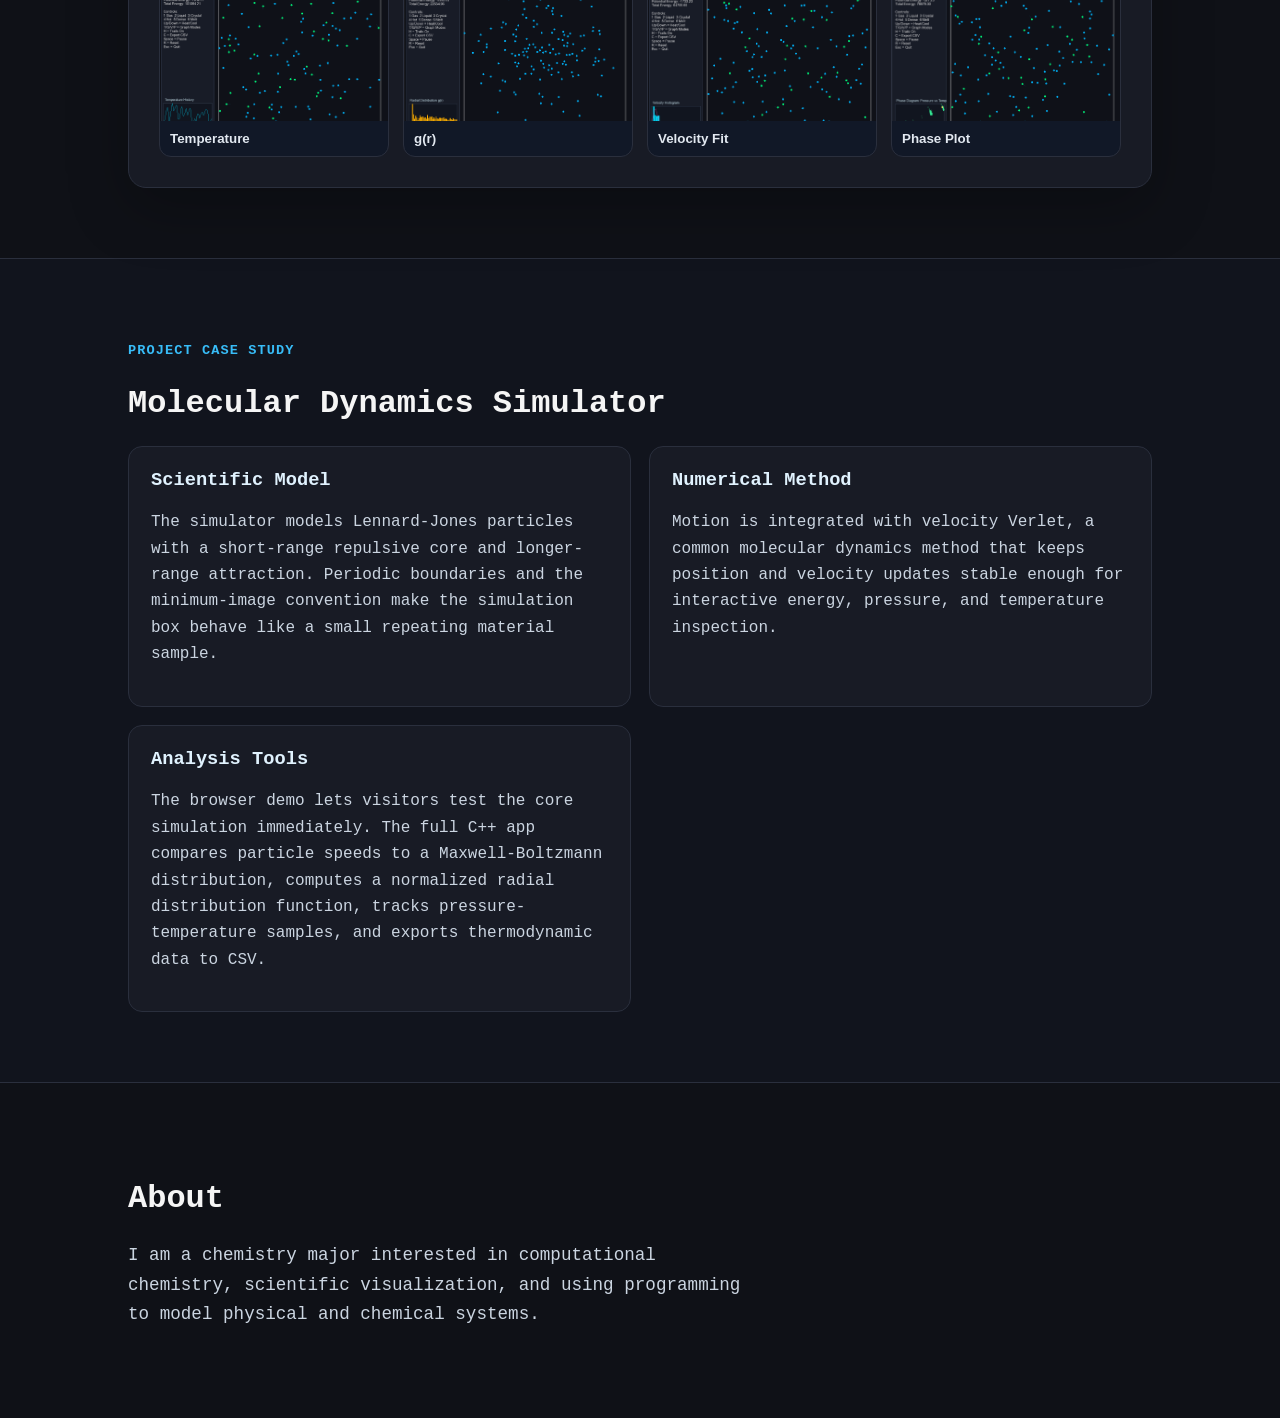
==== commit b7de04f0: "Update hydrogen simulator presentation" ====
--- a/index.html
+++ b/index.html
@@ -45,12 +45,16 @@
 
             <p>
               A real-time C++ and OpenGL visualization of hydrogen atom
-              wavefunctions using quantum numbers, particle rendering, volume ray
-              marching, and slicing/clipping tools.
+              wavefunctions with ray-traced/Kavan-style particle rendering,
+              polished visual presets, volume ray marching, and slicing/clipping
+              tools.
             </p>
 
             <p class="project-note">
-              Interactive browser demo available. Full C++/OpenGL version available on GitHub.
+              Interactive browser demo available. The full C++/OpenGL version on
+              GitHub includes the enhanced renderer, HDR bloom, presentation
+              presets, flowing probability particles, and optimized particle
+              animation.
             </p>
 
             <div class="tags">
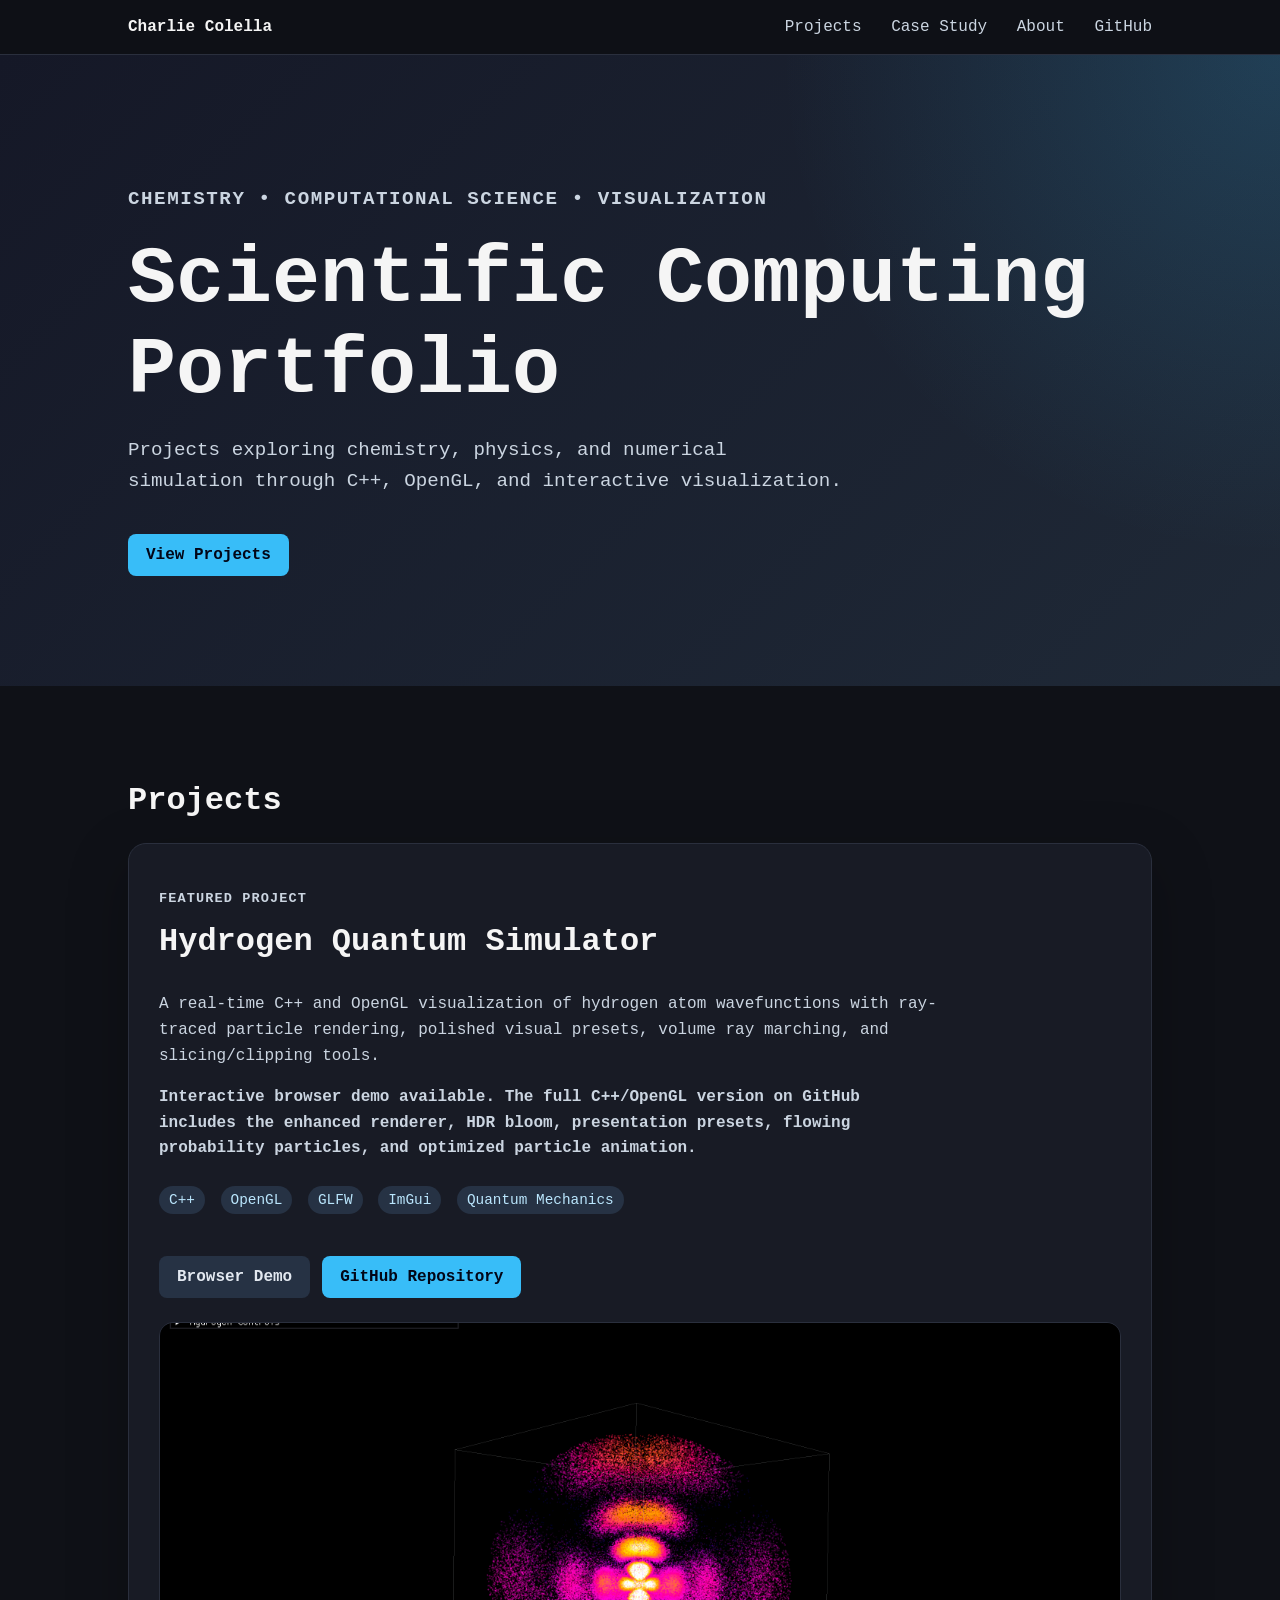
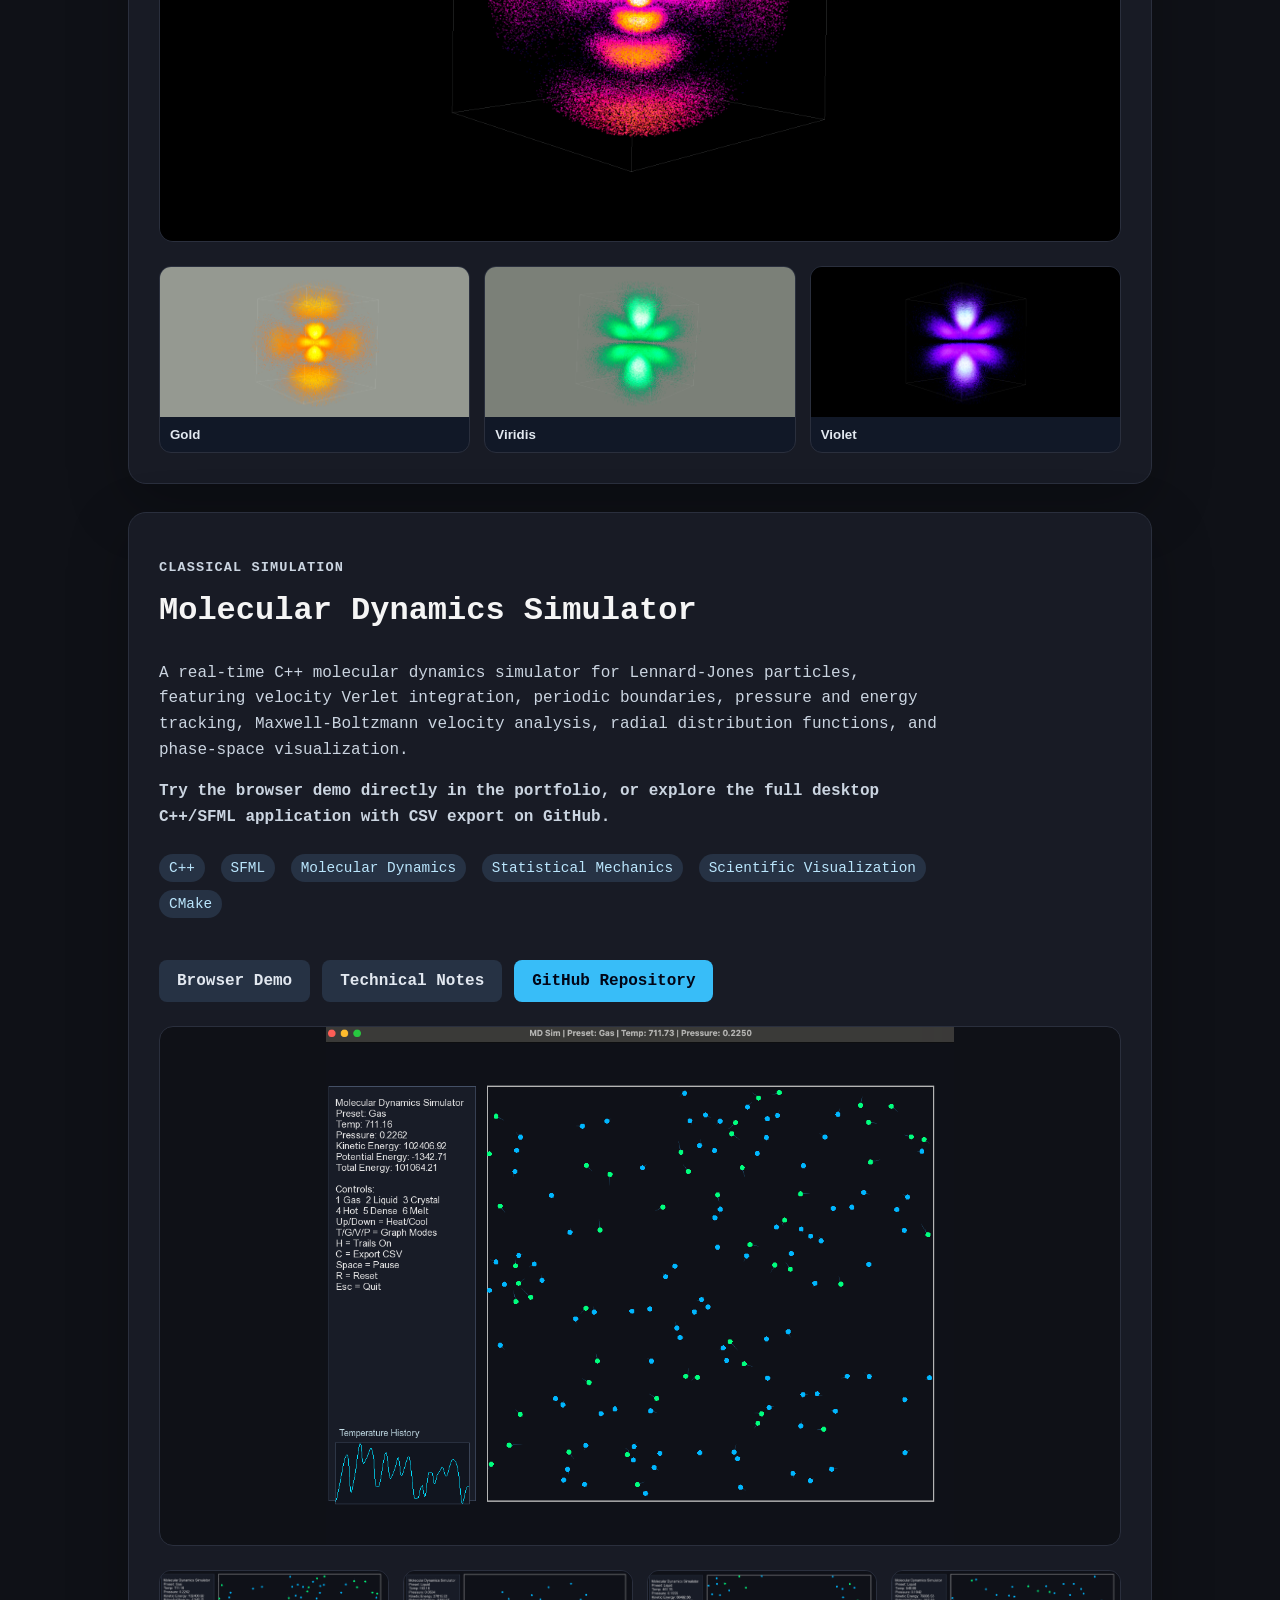
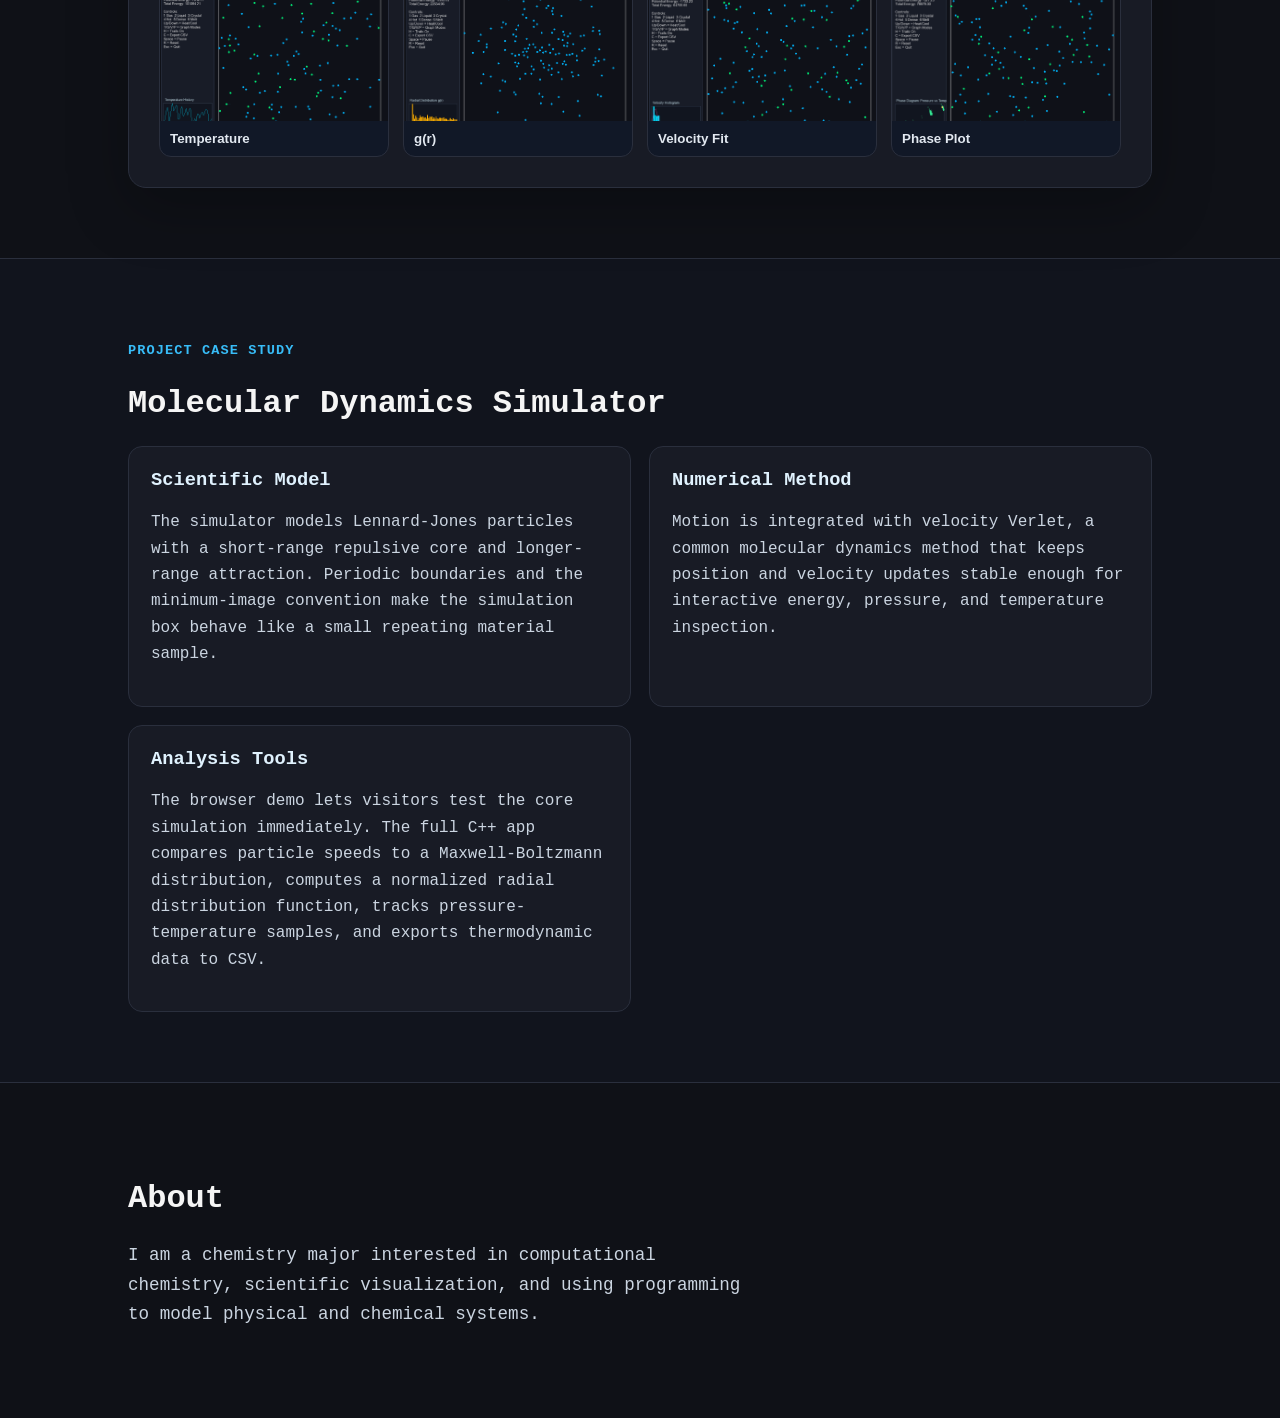
==== commit 36892cba: "Update hydrogen project screenshots" ====
--- a/index.html
+++ b/index.html
@@ -45,7 +45,7 @@
 
             <p>
               A real-time C++ and OpenGL visualization of hydrogen atom
-              wavefunctions with ray-traced/Kavan-style particle rendering,
+              wavefunctions with ray-traced particle rendering,
               polished visual presets, volume ray marching, and slicing/clipping
               tools.
             </p>
@@ -77,26 +77,26 @@
           </div>
 
           <img
-            src="assets/screenshots/gold.png"
-            alt="Hydrogen Quantum Simulator gold orbital visualization"
+            src="assets/screenshots/heatmap.png"
+            alt="Hydrogen Quantum Simulator heat map orbital visualization"
             class="project-image"
-            onclick="openModal('assets/screenshots/gold.png')"
+            onclick="openModal('assets/screenshots/heatmap.png')"
           />
 
           <div class="project-gallery">
             <button onclick="openModal('assets/screenshots/gold.png')">
-              <img src="assets/screenshots/gold.png" alt="Gold color map" />
+              <img src="assets/screenshots/gold.png" alt="Gold color map" loading="lazy" />
               <span>Gold</span>
             </button>
 
             <button onclick="openModal('assets/screenshots/viridis.png')">
-              <img src="assets/screenshots/viridis.png" alt="Viridis color map" />
+              <img src="assets/screenshots/viridis.png" alt="Viridis color map" loading="lazy" />
               <span>Viridis</span>
             </button>
 
-            <button onclick="openModal('assets/screenshots/heatmap.png')">
-              <img src="assets/screenshots/heatmap.png" alt="Heat map color map" />
-              <span>Heat Map</span>
+            <button onclick="openModal('assets/screenshots/violet.png')">
+              <img src="assets/screenshots/violet.png" alt="Violet color map" loading="lazy" />
+              <span>Violet</span>
             </button>
           </div>
         </article>
@@ -228,7 +228,7 @@
 
       <img
         id="modalImage"
-        src="assets/screenshots/gold.png"
+        src="assets/screenshots/heatmap.png"
         alt="Expanded project preview"
       />
     </div>
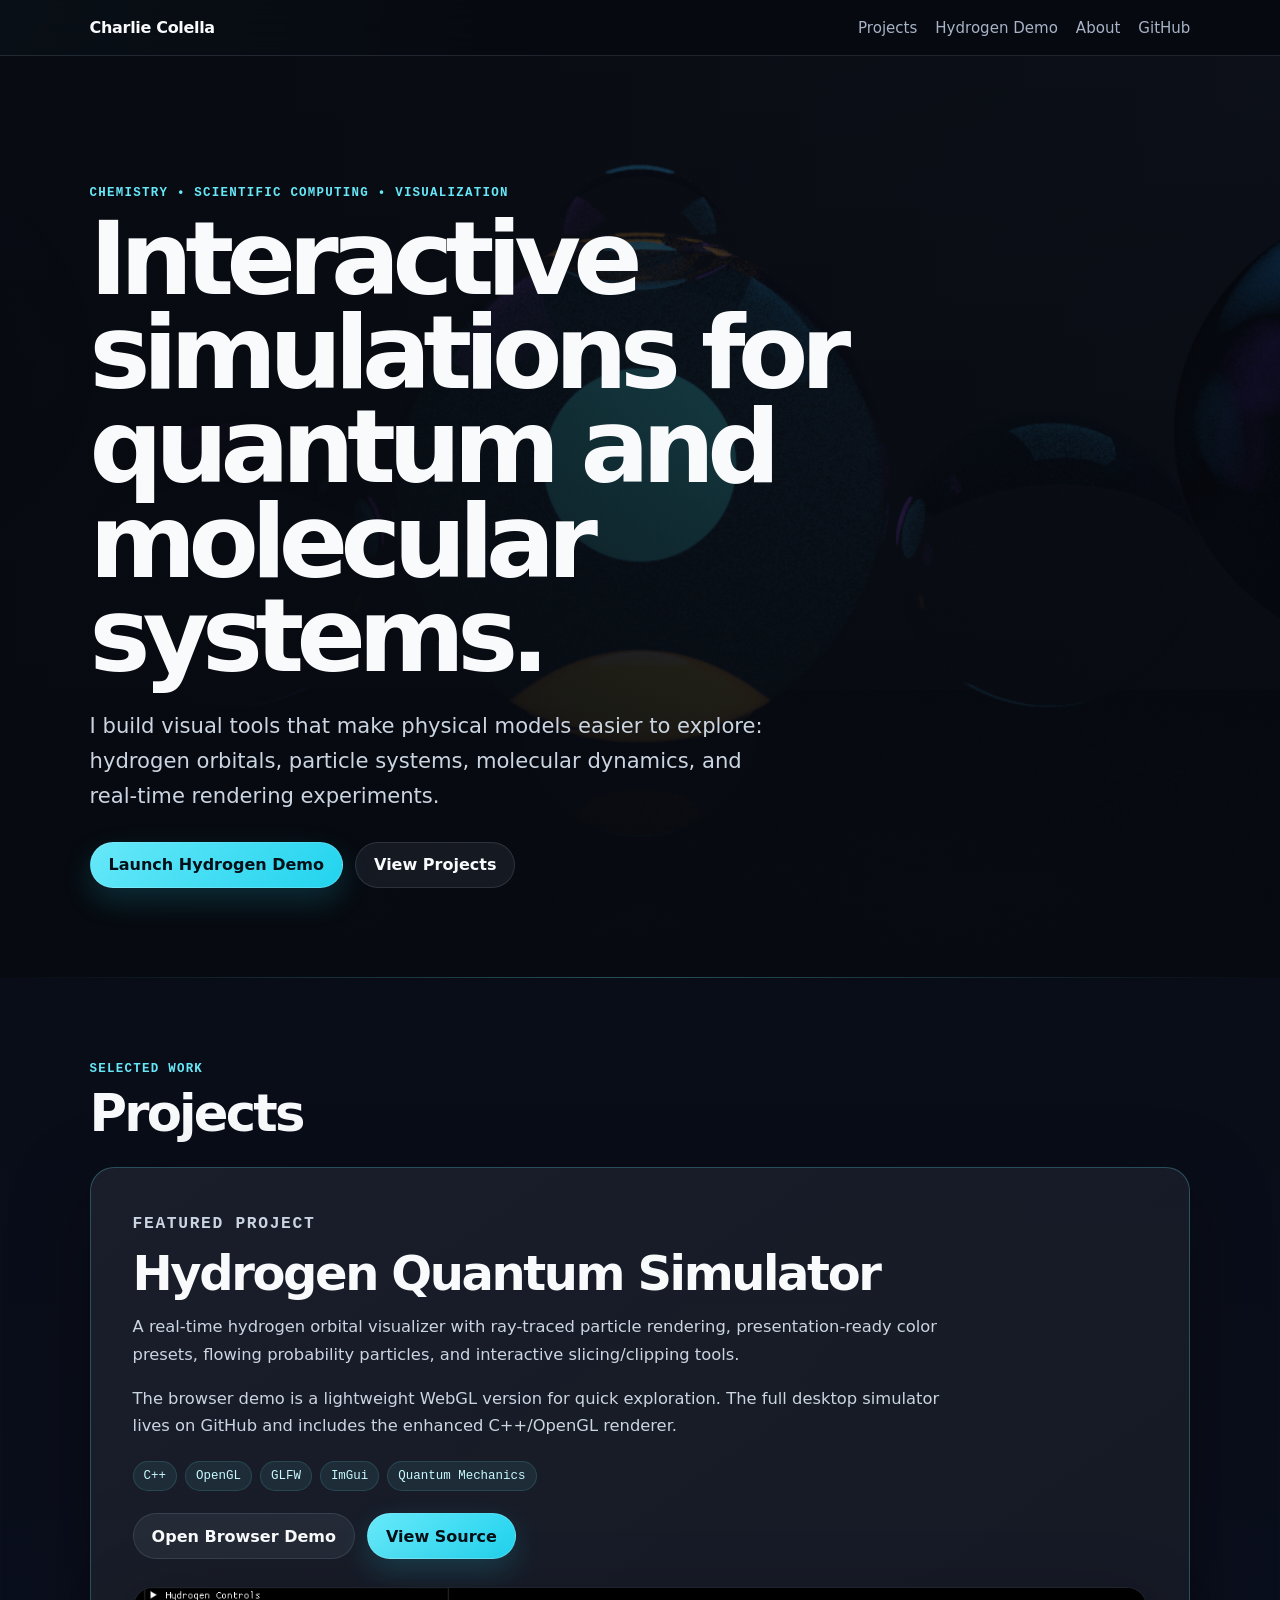
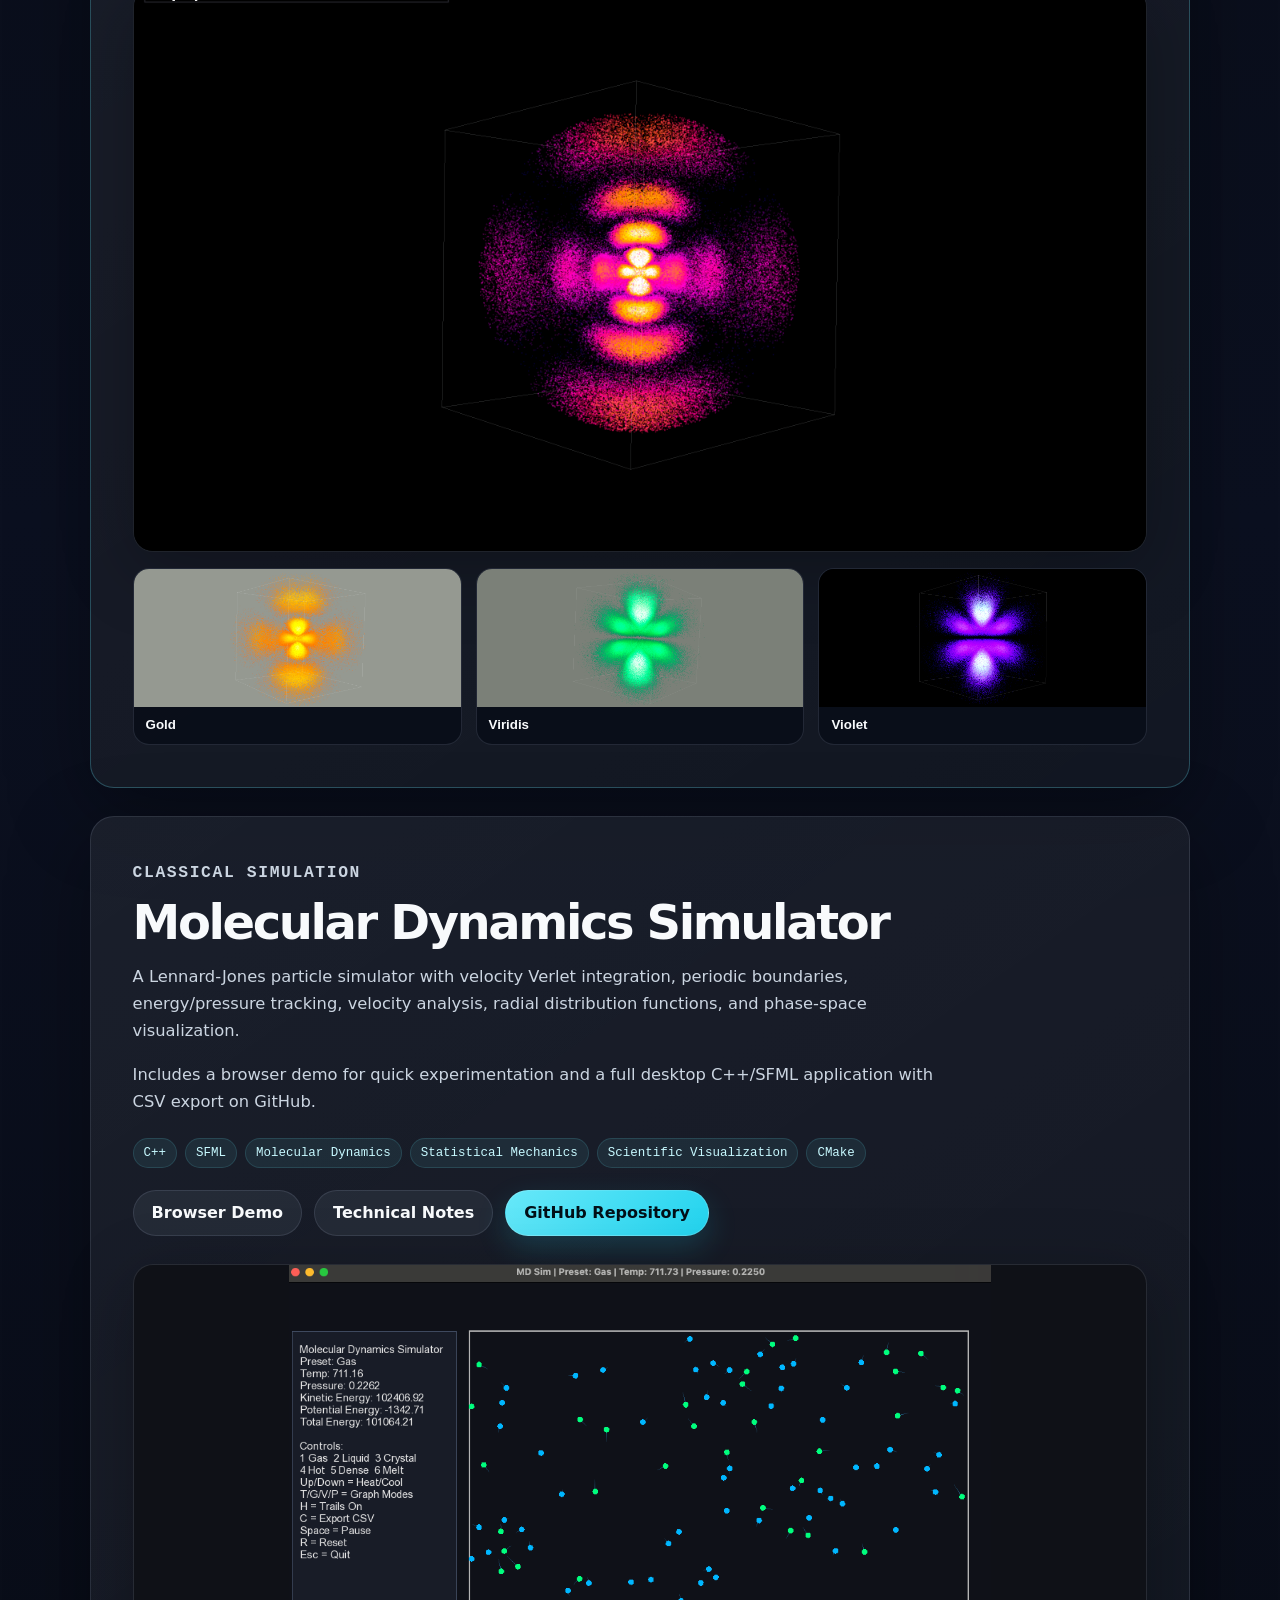
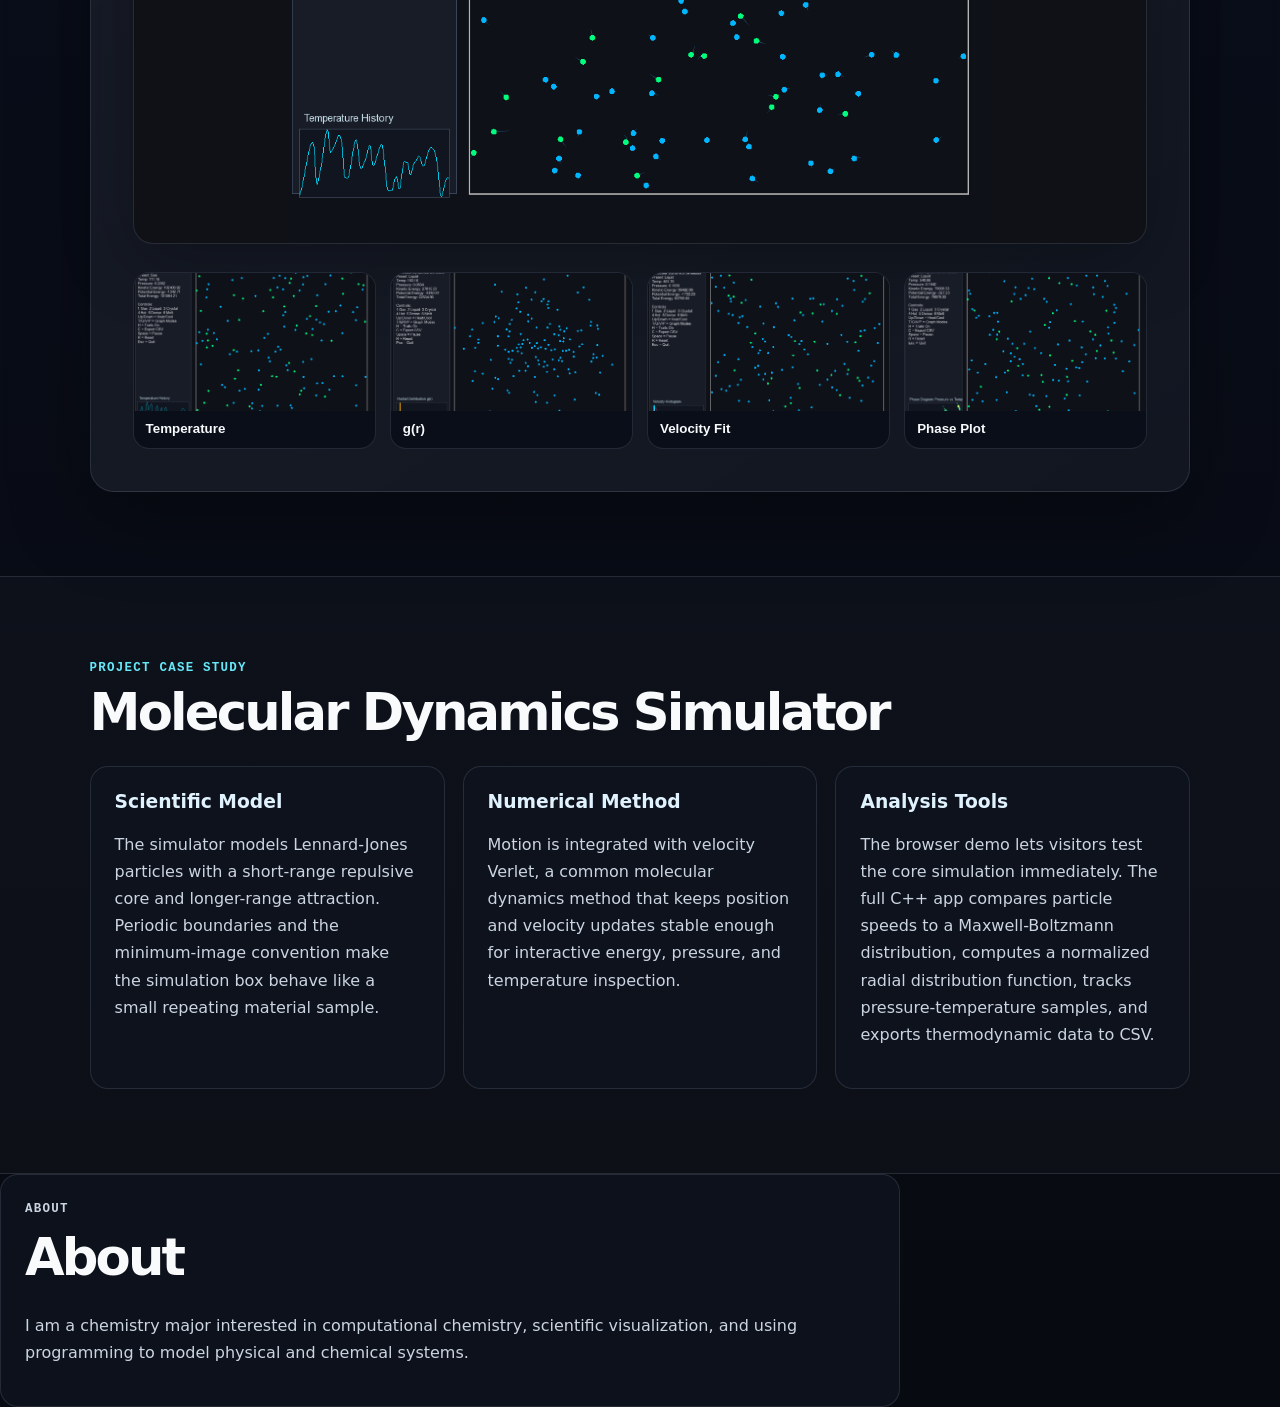
==== commit 9751c770: "Refresh portfolio and hydrogen browser demo" ====
--- a/index.html
+++ b/index.html
@@ -13,27 +13,34 @@
 
     <div class="nav-links">
       <a href="#projects">Projects</a>
-      <a href="#md-case-study">Case Study</a>
+      <a href="web-sim/index.html">Hydrogen Demo</a>
       <a href="#about">About</a>
       <a href="https://github.com/charliecolella1119-hub" target="_blank">GitHub</a>
     </div>
   </nav>
 
   <header class="hero">
-    <p class="eyebrow">Chemistry • Computational Science • Visualization</p>
-
-    <h1>Scientific Computing Portfolio</h1>
-
-    <p>
-      Projects exploring chemistry, physics, and numerical simulation through
-      C++, OpenGL, and interactive visualization.
-    </p>
-
-    <a href="#projects" class="button">View Projects</a>
+    <div class="hero-content">
+      <p class="eyebrow">Chemistry • Scientific Computing • Visualization</p>
+
+      <h1>Interactive simulations for quantum and molecular systems.</h1>
+
+      <p>
+        I build visual tools that make physical models easier to explore:
+        hydrogen orbitals, particle systems, molecular dynamics, and real-time
+        rendering experiments.
+      </p>
+
+      <div class="button-row hero-actions">
+        <a href="web-sim/index.html" class="button">Launch Hydrogen Demo</a>
+        <a href="#projects" class="button secondary">View Projects</a>
+      </div>
+    </div>
   </header>
 
   <main>
     <section id="projects" class="section">
+      <p class="eyebrow">Selected Work</p>
       <h2>Projects</h2>
 
       <div class="project-grid">
@@ -44,17 +51,15 @@
             <h3>Hydrogen Quantum Simulator</h3>
 
             <p>
-              A real-time C++ and OpenGL visualization of hydrogen atom
-              wavefunctions with ray-traced particle rendering,
-              polished visual presets, volume ray marching, and slicing/clipping
-              tools.
+              A real-time hydrogen orbital visualizer with ray-traced particle
+              rendering, presentation-ready color presets, flowing probability
+              particles, and interactive slicing/clipping tools.
             </p>
 
             <p class="project-note">
-              Interactive browser demo available. The full C++/OpenGL version on
-              GitHub includes the enhanced renderer, HDR bloom, presentation
-              presets, flowing probability particles, and optimized particle
-              animation.
+              The browser demo is a lightweight WebGL version for quick
+              exploration. The full desktop simulator lives on GitHub and
+              includes the enhanced C++/OpenGL renderer.
             </p>
 
             <div class="tags">
@@ -67,37 +72,39 @@
 
             <div class="button-row">
               <a href="web-sim/index.html" target="_blank" class="button secondary">
-                Browser Demo
+                Open Browser Demo
               </a>
 
               <a href="https://github.com/charliecolella1119-hub/HydrogenAtomSim" target="_blank" class="button">
-                GitHub Repository
-              </a>
-            </div>
-          </div>
-
-          <img
-            src="assets/screenshots/heatmap.png"
-            alt="Hydrogen Quantum Simulator heat map orbital visualization"
-            class="project-image"
-            onclick="openModal('assets/screenshots/heatmap.png')"
-          />
-
-          <div class="project-gallery">
-            <button onclick="openModal('assets/screenshots/gold.png')">
-              <img src="assets/screenshots/gold.png" alt="Gold color map" loading="lazy" />
-              <span>Gold</span>
-            </button>
-
-            <button onclick="openModal('assets/screenshots/viridis.png')">
-              <img src="assets/screenshots/viridis.png" alt="Viridis color map" loading="lazy" />
-              <span>Viridis</span>
-            </button>
-
-            <button onclick="openModal('assets/screenshots/violet.png')">
-              <img src="assets/screenshots/violet.png" alt="Violet color map" loading="lazy" />
-              <span>Violet</span>
-            </button>
+                View Source
+              </a>
+            </div>
+          </div>
+
+          <div class="showcase">
+            <img
+              src="assets/screenshots/heatmap.png"
+              alt="Hydrogen Quantum Simulator heat map orbital visualization"
+              class="project-image"
+              onclick="openModal('assets/screenshots/heatmap.png')"
+            />
+
+            <div class="project-gallery">
+              <button onclick="openModal('assets/screenshots/gold.png')">
+                <img src="assets/screenshots/gold.png" alt="Gold color map" loading="lazy" />
+                <span>Gold</span>
+              </button>
+
+              <button onclick="openModal('assets/screenshots/viridis.png')">
+                <img src="assets/screenshots/viridis.png" alt="Viridis color map" loading="lazy" />
+                <span>Viridis</span>
+              </button>
+
+              <button onclick="openModal('assets/screenshots/violet.png')">
+                <img src="assets/screenshots/violet.png" alt="Violet color map" loading="lazy" />
+                <span>Violet</span>
+              </button>
+            </div>
           </div>
         </article>
 
@@ -108,14 +115,15 @@
             <h3>Molecular Dynamics Simulator</h3>
 
             <p>
-              A real-time C++ molecular dynamics simulator for Lennard-Jones particles,
-              featuring velocity Verlet integration, periodic boundaries, pressure and
-              energy tracking, Maxwell-Boltzmann velocity analysis, radial distribution
-              functions, and phase-space visualization.
+              A Lennard-Jones particle simulator with velocity Verlet
+              integration, periodic boundaries, energy/pressure tracking,
+              velocity analysis, radial distribution functions, and phase-space
+              visualization.
             </p>
 
             <p class="project-note">
-              Try the browser demo directly in the portfolio, or explore the full desktop C++/SFML application with CSV export on GitHub.
+              Includes a browser demo for quick experimentation and a full
+              desktop C++/SFML application with CSV export on GitHub.
             </p>
 
             <div class="tags">
@@ -212,6 +220,7 @@
     </section>
 
     <section id="about" class="section about-section">
+      <p class="eyebrow">About</p>
       <h2>About</h2>
 
       <p>
--- a/style.css
+++ b/style.css
@@ -1,12 +1,47 @@
+:root {
+  color-scheme: dark;
+  --bg: #070a10;
+  --panel: rgba(15, 20, 31, 0.78);
+  --panel-strong: rgba(18, 24, 38, 0.94);
+  --line: rgba(148, 163, 184, 0.18);
+  --text: #f8fafc;
+  --muted: #a8b3c7;
+  --soft: #cbd5e1;
+  --accent: #67e8f9;
+  --accent-strong: #22d3ee;
+  --violet: #a78bfa;
+  --gold: #fbbf24;
+  --radius: 24px;
+  --shadow: 0 24px 80px rgba(0, 0, 0, 0.34);
+}
+
 * {
   box-sizing: border-box;
 }
 
+html {
+  scroll-behavior: smooth;
+}
+
 body {
   margin: 0;
-  font-family: 'Courier New', Courier, monospace;
-  background: #0f1117;
-  color: #f5f5f5;
+  font-family:
+    Inter, ui-sans-serif, system-ui, -apple-system, BlinkMacSystemFont, "Segoe UI",
+    sans-serif;
+  background:
+    radial-gradient(circle at top left, rgba(103, 232, 249, 0.12), transparent 34rem),
+    linear-gradient(180deg, #070a10 0%, #0b1020 46%, #070a10 100%);
+  color: var(--text);
+}
+
+a,
+button {
+  transition:
+    transform 0.18s ease,
+    border-color 0.18s ease,
+    background 0.18s ease,
+    color 0.18s ease,
+    opacity 0.18s ease;
 }
 
 .navbar {
@@ -16,196 +51,314 @@
   display: flex;
   justify-content: space-between;
   align-items: center;
-  padding: 18px 10%;
-  background: rgba(15, 17, 23, 0.9);
-  backdrop-filter: blur(12px);
-  border-bottom: 1px solid #2a2f3d;
+  gap: 24px;
+  padding: 18px clamp(20px, 7vw, 110px);
+  background: rgba(7, 10, 16, 0.76);
+  backdrop-filter: blur(18px);
+  border-bottom: 1px solid var(--line);
 }
 
 .nav-name {
-  font-weight: bold;
+  font-weight: 800;
+  letter-spacing: -0.02em;
+}
+
+.nav-links {
+  display: flex;
+  flex-wrap: wrap;
+  justify-content: flex-end;
+  gap: 8px 18px;
 }
 
 .nav-links a {
-  color: #cbd5e1;
+  color: var(--muted);
   text-decoration: none;
-  margin-left: 20px;
+  font-size: 0.94rem;
 }
 
 .nav-links a:hover {
-  color: #38bdf8;
+  color: var(--accent);
 }
 
 .hero {
-  padding: 110px 10%;
+  position: relative;
+  min-height: 660px;
+  display: grid;
+  align-items: end;
+  padding: 130px clamp(20px, 7vw, 110px) 90px;
+  overflow: hidden;
   background:
-    radial-gradient(circle at top right, rgba(56, 189, 248, 0.18), transparent 35%),
-    linear-gradient(135deg, #151827, #1f2937);
+    linear-gradient(90deg, rgba(7, 10, 16, 0.96) 0%, rgba(7, 10, 16, 0.74) 42%, rgba(7, 10, 16, 0.44) 100%),
+    linear-gradient(180deg, rgba(7, 10, 16, 0.10) 0%, rgba(7, 10, 16, 0.98) 100%),
+    url("assets/backgrounds/hero-raytrace.png") center / cover no-repeat;
+}
+
+.hero::after {
+  content: "";
+  position: absolute;
+  inset: auto 0 0;
+  height: 1px;
+  background: linear-gradient(90deg, transparent, rgba(103, 232, 249, 0.32), transparent);
+}
+
+.hero-content {
+  position: relative;
+  z-index: 1;
+  max-width: 820px;
 }
 
 .eyebrow {
-  color: #38bdf8;
-  font-weight: bold;
-  letter-spacing: 0.08em;
+  margin: 0 0 12px;
+  color: var(--accent);
+  font-family: "SFMono-Regular", Consolas, "Liberation Mono", monospace;
+  font-weight: 800;
+  letter-spacing: 0.10em;
   text-transform: uppercase;
-  font-size: 0.85rem;
+  font-size: 0.78rem;
 }
 
 .hero h1 {
-  font-size: clamp(2.5rem, 7vw, 5rem);
-  margin: 12px 0;
-}
-
-.hero p {
-  max-width: 720px;
-  font-size: 1.2rem;
-  color: #cbd5e1;
-  line-height: 1.6;
+  max-width: 900px;
+  margin: 0;
+  font-size: clamp(3.1rem, 8vw, 6.8rem);
+  line-height: 0.92;
+  letter-spacing: -0.075em;
+}
+
+.hero p:not(.eyebrow) {
+  max-width: 690px;
+  margin: 26px 0 0;
+  color: var(--soft);
+  font-size: clamp(1.06rem, 2vw, 1.32rem);
+  line-height: 1.65;
 }
 
 .button {
-  display: inline-block;
-  margin-top: 18px;
+  display: inline-flex;
+  align-items: center;
+  justify-content: center;
+  min-height: 46px;
   padding: 12px 18px;
-  background: #38bdf8;
-  color: #020617;
+  background: linear-gradient(135deg, var(--accent), var(--accent-strong));
+  color: #031018;
   text-decoration: none;
-  border-radius: 8px;
-  font-weight: bold;
-  border: none;
+  border-radius: 999px;
+  font-weight: 800;
+  border: 1px solid rgba(255, 255, 255, 0.16);
+  box-shadow: 0 12px 30px rgba(34, 211, 238, 0.18);
 }
 
 .button.secondary {
-  background: #263244;
-  color: #e2e8f0;
-}
-
-.button:hover {
-  transform: translateY(-1px);
+  background: rgba(148, 163, 184, 0.10);
+  color: var(--text);
+  border-color: var(--line);
+  box-shadow: none;
+}
+
+.button:hover,
+.project-gallery button:hover {
+  transform: translateY(-2px);
 }
 
 .section {
-  padding: 70px 10%;
-}
-
-.section h2 {
-  font-size: 2rem;
-  margin-bottom: 24px;
+  padding: 84px clamp(20px, 7vw, 110px);
+}
+
+.section > h2 {
+  max-width: 1050px;
+  margin: 0 0 28px;
+  font-size: clamp(2.1rem, 4vw, 3.2rem);
+  line-height: 1;
+  letter-spacing: -0.055em;
+}
+
+.project-grid {
+  display: grid;
+  gap: 28px;
 }
 
 .project-card {
-  background: #181b25;
-  border: 1px solid #2a2f3d;
-  border-radius: 18px;
-  padding: 30px;
-  max-width: 1050px;
-  box-shadow: 0 20px 60px rgba(0, 0, 0, 0.25);
+  display: grid;
+  gap: 28px;
+  max-width: 1160px;
+  padding: clamp(22px, 4vw, 42px);
+  background:
+    linear-gradient(145deg, rgba(255, 255, 255, 0.055), rgba(255, 255, 255, 0.018)),
+    var(--panel);
+  border: 1px solid var(--line);
+  border-radius: var(--radius);
+  box-shadow: var(--shadow);
+}
+
+.featured-card:first-child {
+  border-color: rgba(103, 232, 249, 0.26);
 }
 
 .project-text {
-  max-width: 780px;
+  max-width: 820px;
 }
 
 .project-card h3 {
-  margin-top: 0;
-  font-size: 2rem;
+  margin: 0;
+  font-size: clamp(1.8rem, 4vw, 3rem);
+  line-height: 1;
+  letter-spacing: -0.05em;
 }
 
 .project-card p {
-  color: #cbd5e1;
-  line-height: 1.6;
+  max-width: 820px;
+  color: var(--soft);
+  line-height: 1.68;
+  font-size: 1.02rem;
+}
+
+.project-note {
+  color: #bfdbfe;
 }
 
 .tags {
-  margin: 20px 0;
+  display: flex;
+  flex-wrap: wrap;
+  gap: 8px;
+  margin: 22px 0;
 }
 
 .tags span {
-  display: inline-block;
-  background: #263244;
-  color: #bae6fd;
+  display: inline-flex;
+  align-items: center;
+  min-height: 30px;
+  background: rgba(103, 232, 249, 0.08);
+  color: #c7f9ff;
+  border: 1px solid rgba(103, 232, 249, 0.14);
   padding: 6px 10px;
   border-radius: 999px;
-  margin: 4px 6px 4px 0;
-  font-size: 0.9rem;
+  font-family: "SFMono-Regular", Consolas, "Liberation Mono", monospace;
+  font-size: 0.78rem;
 }
 
 .button-row {
   display: flex;
   flex-wrap: wrap;
   gap: 12px;
-  margin-bottom: 24px;
+  margin-top: 18px;
+}
+
+.hero-actions {
+  margin-top: 28px;
+}
+
+.showcase {
+  display: grid;
+  gap: 16px;
 }
 
 .project-image {
   width: 100%;
-  max-height: 520px;
+  max-height: 580px;
   object-fit: cover;
   object-position: center;
   display: block;
-  margin: 24px auto;
-  border-radius: 14px;
-  border: 1px solid #2a2f3d;
+  border-radius: 20px;
+  border: 1px solid var(--line);
+  background: #05070c;
   cursor: pointer;
-  transition: transform 0.2s ease, opacity 0.2s ease;
+  box-shadow: 0 18px 70px rgba(0, 0, 0, 0.26);
 }
 
 .project-image:hover {
-  transform: scale(1.01);
-  opacity: 0.92;
+  transform: scale(1.006);
+  opacity: 0.94;
+}
+
+.contain-image {
+  background: #0f1117;
+  object-fit: contain;
 }
 
 .project-gallery {
   display: grid;
-  grid-template-columns: repeat(auto-fit, minmax(180px, 1fr));
+  grid-template-columns: repeat(3, minmax(0, 1fr));
   gap: 14px;
-  margin-top: 18px;
+}
+
+#molecular-dynamics .project-gallery {
+  grid-template-columns: repeat(4, minmax(0, 1fr));
 }
 
 .project-gallery button {
-  background: #111827;
-  border: 1px solid #2a2f3d;
-  border-radius: 12px;
+  background: rgba(8, 13, 24, 0.82);
+  border: 1px solid var(--line);
+  border-radius: 16px;
   padding: 0;
   overflow: hidden;
   cursor: pointer;
-  color: #e2e8f0;
+  color: var(--text);
   text-align: left;
 }
 
 .project-gallery img {
   width: 100%;
-  height: 150px;
+  height: 138px;
   object-fit: cover;
   display: block;
 }
 
 .project-gallery span {
   display: block;
-  padding: 10px;
-  font-weight: bold;
+  padding: 10px 12px 12px;
+  font-weight: 800;
 }
 
 .project-gallery button:hover {
-  transform: translateY(-2px);
-  border-color: #38bdf8;
+  border-color: rgba(103, 232, 249, 0.55);
+}
+
+.detail-section {
+  border-top: 1px solid var(--line);
+  border-bottom: 1px solid var(--line);
+  background: rgba(255, 255, 255, 0.02);
+}
+
+.detail-section > p,
+.detail-section > h2 {
+  max-width: 1050px;
+}
+
+.detail-grid {
+  display: grid;
+  grid-template-columns: repeat(3, minmax(0, 1fr));
+  gap: 18px;
+  max-width: 1160px;
+}
+
+.detail-grid > div,
+.about-section {
+  background: var(--panel);
+  border: 1px solid var(--line);
+  border-radius: 18px;
+  padding: 24px;
+}
+
+.detail-grid h3 {
+  margin-top: 0;
+  color: #e0f2fe;
+}
+
+.detail-grid p,
+.about-section p {
+  color: var(--soft);
+  line-height: 1.7;
 }
 
 .about-section {
   max-width: 900px;
-}
-
-.about-section p {
-  color: #cbd5e1;
-  line-height: 1.7;
-  font-size: 1.1rem;
 }
 
 .modal {
   display: none;
   position: fixed;
   inset: 0;
-  background: rgba(0, 0, 0, 0.88);
+  background: rgba(0, 0, 0, 0.9);
   justify-content: center;
   align-items: center;
   z-index: 1000;
@@ -214,7 +367,7 @@
 
 .modal-content {
   position: relative;
-  max-width: 1100px;
+  max-width: 1120px;
   width: 95%;
 }
 
@@ -222,8 +375,8 @@
   width: 100%;
   max-height: 85vh;
   object-fit: contain;
-  border-radius: 14px;
-  border: 1px solid #2a2f3d;
+  border-radius: 18px;
+  border: 1px solid var(--line);
 }
 
 .close {
@@ -234,104 +387,28 @@
   height: 42px;
   border-radius: 999px;
   border: none;
-  background: #38bdf8;
+  background: var(--accent);
   color: #020617;
   font-size: 28px;
   cursor: pointer;
 }
 
-@media (max-width: 800px) {
+@media (max-width: 900px) {
   .navbar {
-    padding: 14px 6%;
+    align-items: flex-start;
+    flex-direction: column;
   }
 
-  .nav-links a {
-    margin-left: 10px;
+  .nav-links {
+    justify-content: flex-start;
   }
 
-  .hero,
-  .section {
-    padding-left: 6%;
-    padding-right: 6%;
+  .hero {
+    min-height: 620px;
   }
 
-  .project-gallery {
-    grid-template-columns: 1fr;
-  }
-}
-
-.project-note {
-  color: #93c5fd;
-  font-weight: bold;
-}
-
-#contact a {
-  color: #38bdf8;
-  font-weight: bold;
-  text-decoration: none;
-}
-
-#contact a:hover {
-  text-decoration: underline;
-}
-
-.project-grid {
-  display: grid;
-  gap: 28px;
-}
-
-.placeholder-card {
-  opacity: 0.85;
-  border-style: dashed;
-}
-
-.placeholder-card .tags {
-  margin-top: 20px;
-}
-
-
-
-.contain-image {
-  background: #0f1117;
-  object-fit: contain;
-}
-
-.detail-section {
-  border-top: 1px solid #2a2f3d;
-  border-bottom: 1px solid #2a2f3d;
-  background: #11141d;
-}
-
-.detail-section > p,
-.detail-section > h2 {
-  max-width: 1050px;
-}
-
-.detail-grid {
-  display: grid;
-  grid-template-columns: repeat(2, minmax(0, 1fr));
-  gap: 18px;
-  max-width: 1050px;
-}
-
-.detail-grid > div {
-  background: #181b25;
-  border: 1px solid #2a2f3d;
-  border-radius: 14px;
-  padding: 22px;
-}
-
-.detail-grid h3 {
-  margin-top: 0;
-  color: #e0f2fe;
-}
-
-.detail-grid p {
-  color: #cbd5e1;
-  line-height: 1.65;
-}
-
-@media (max-width: 800px) {
+  .project-gallery,
+  #molecular-dynamics .project-gallery,
   .detail-grid {
     grid-template-columns: 1fr;
   }
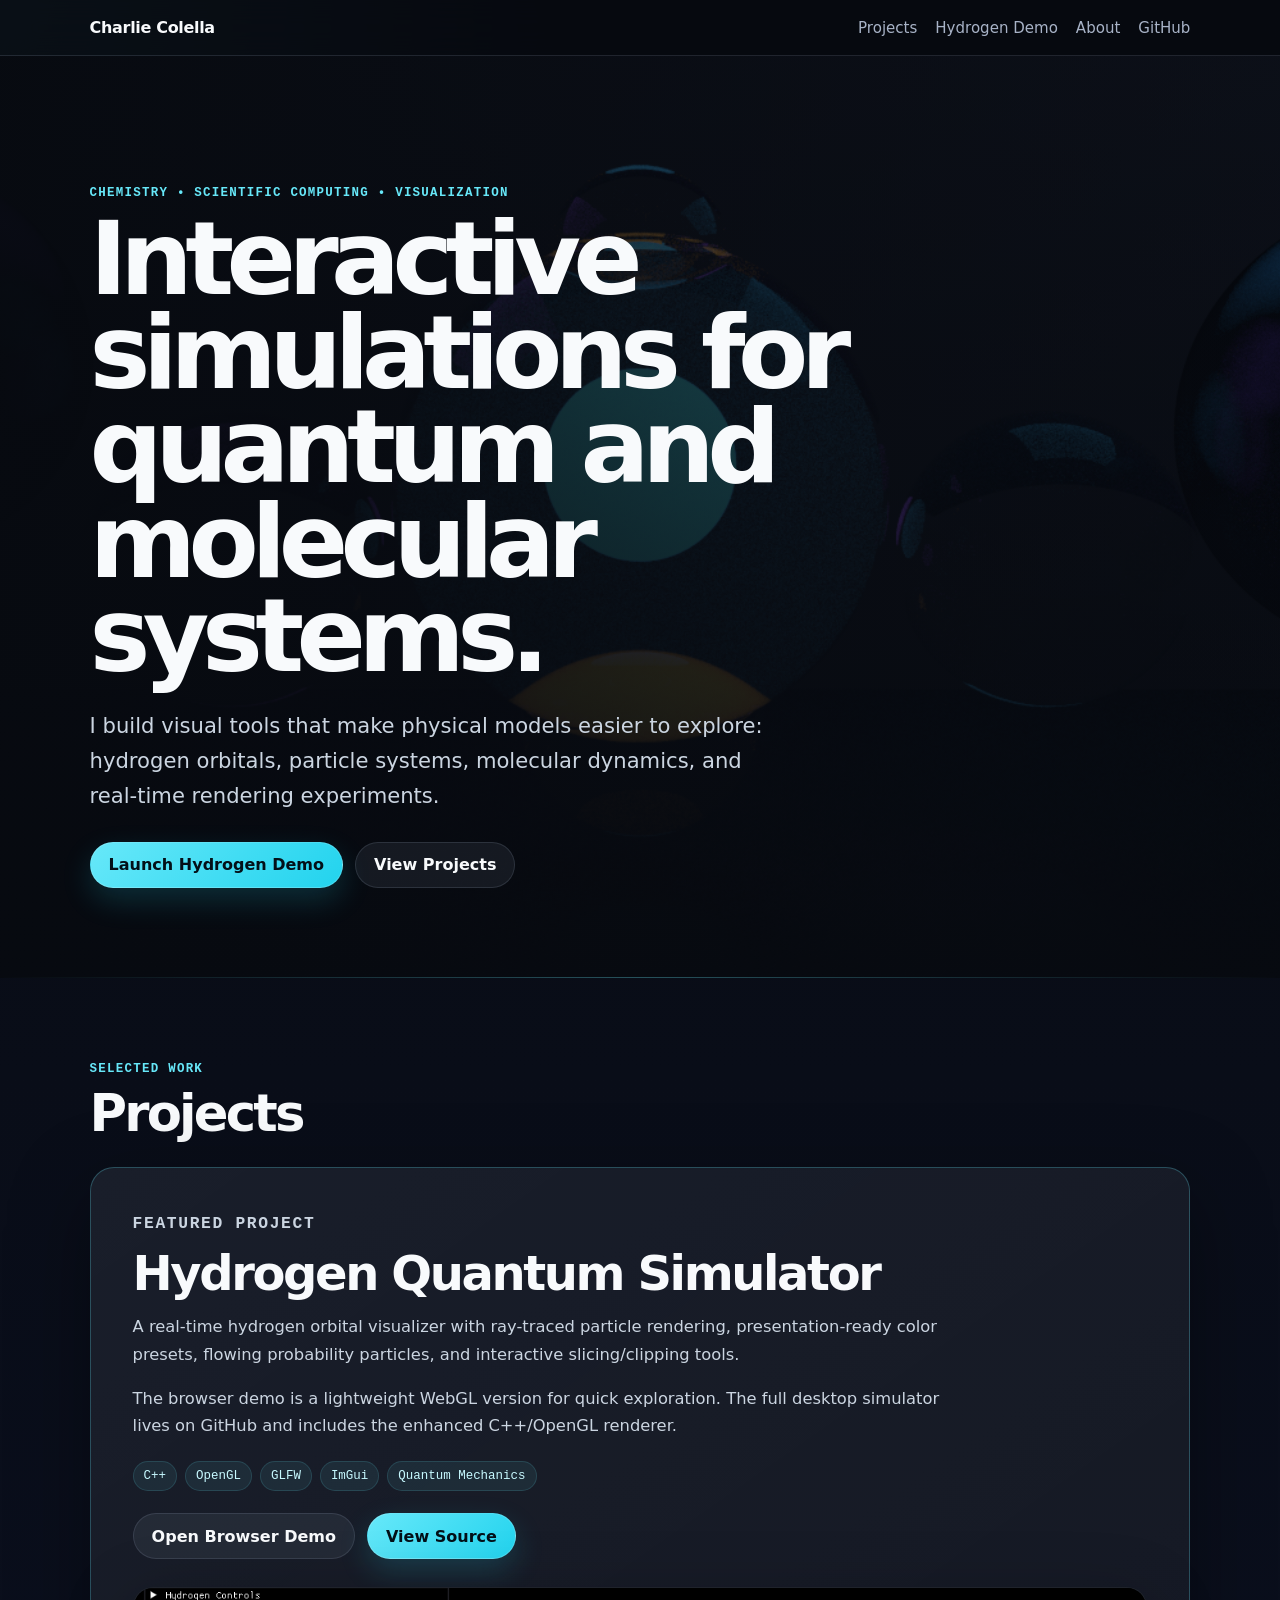
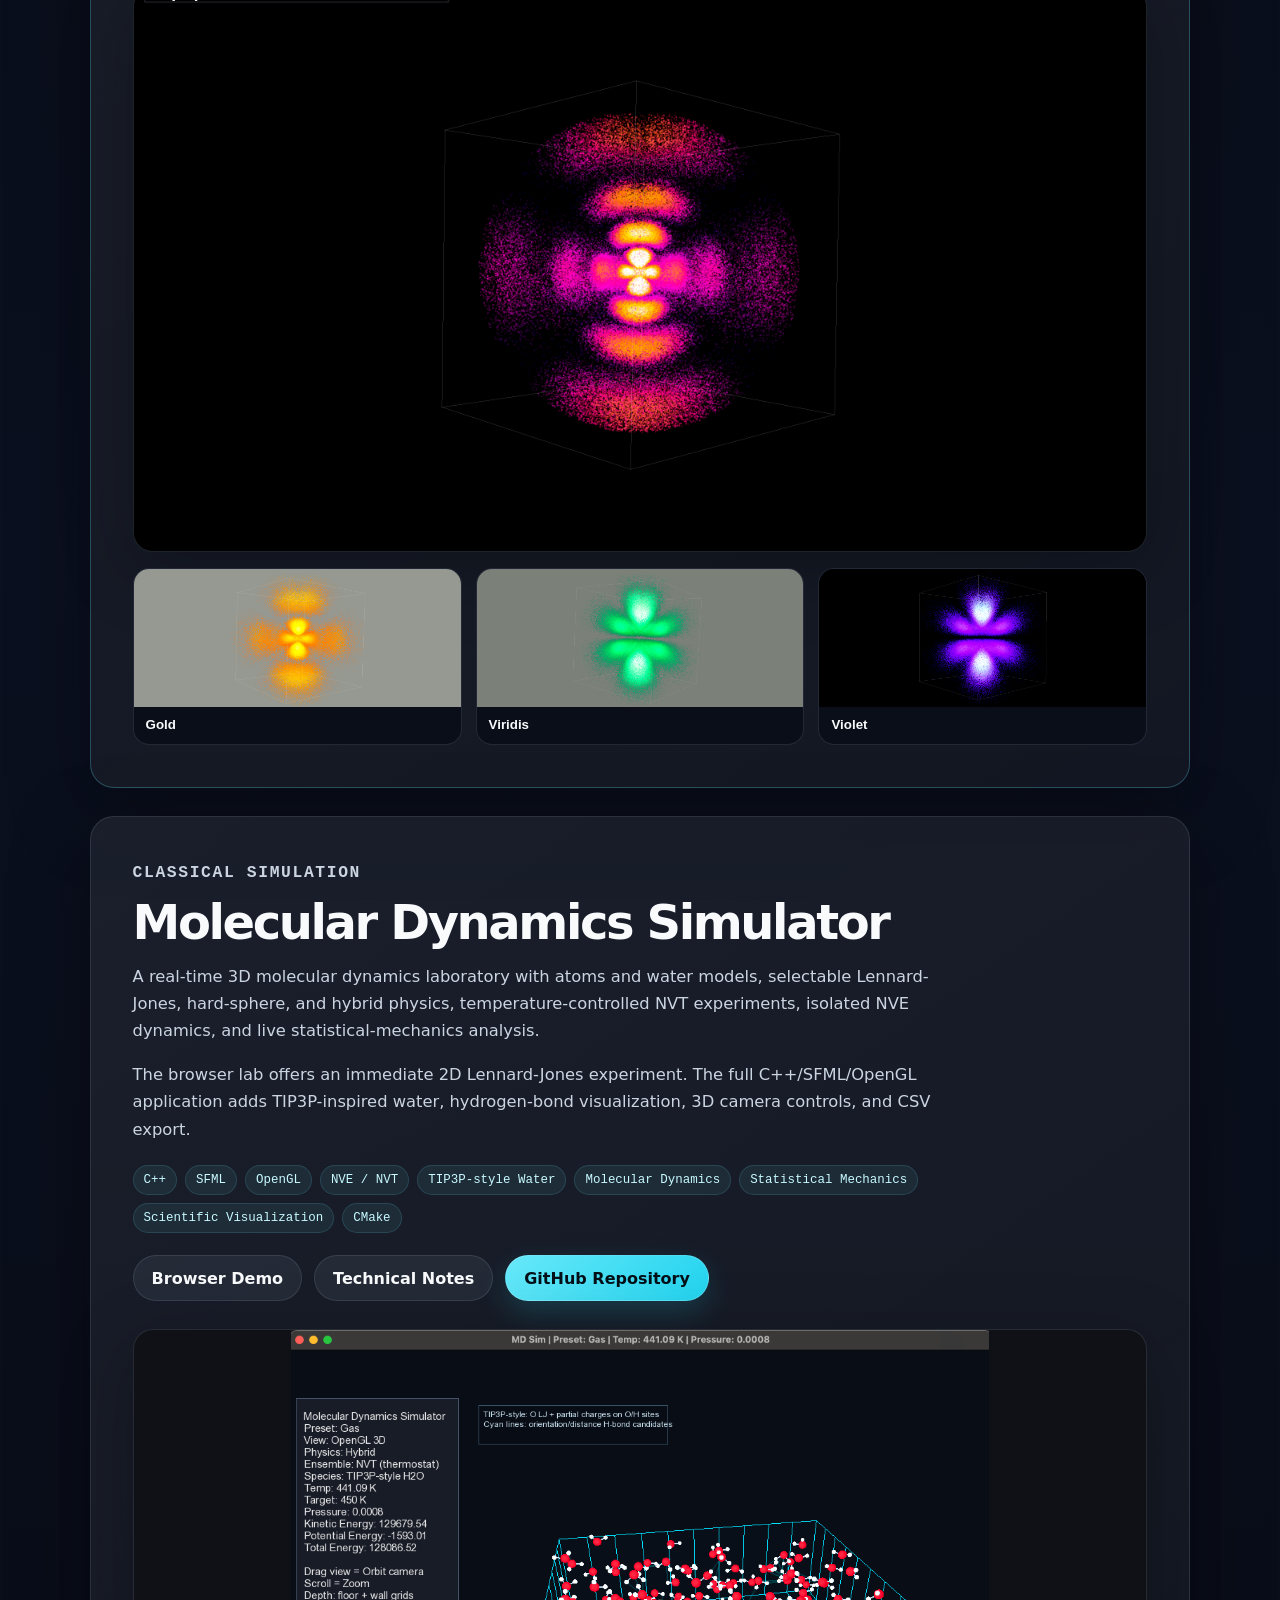
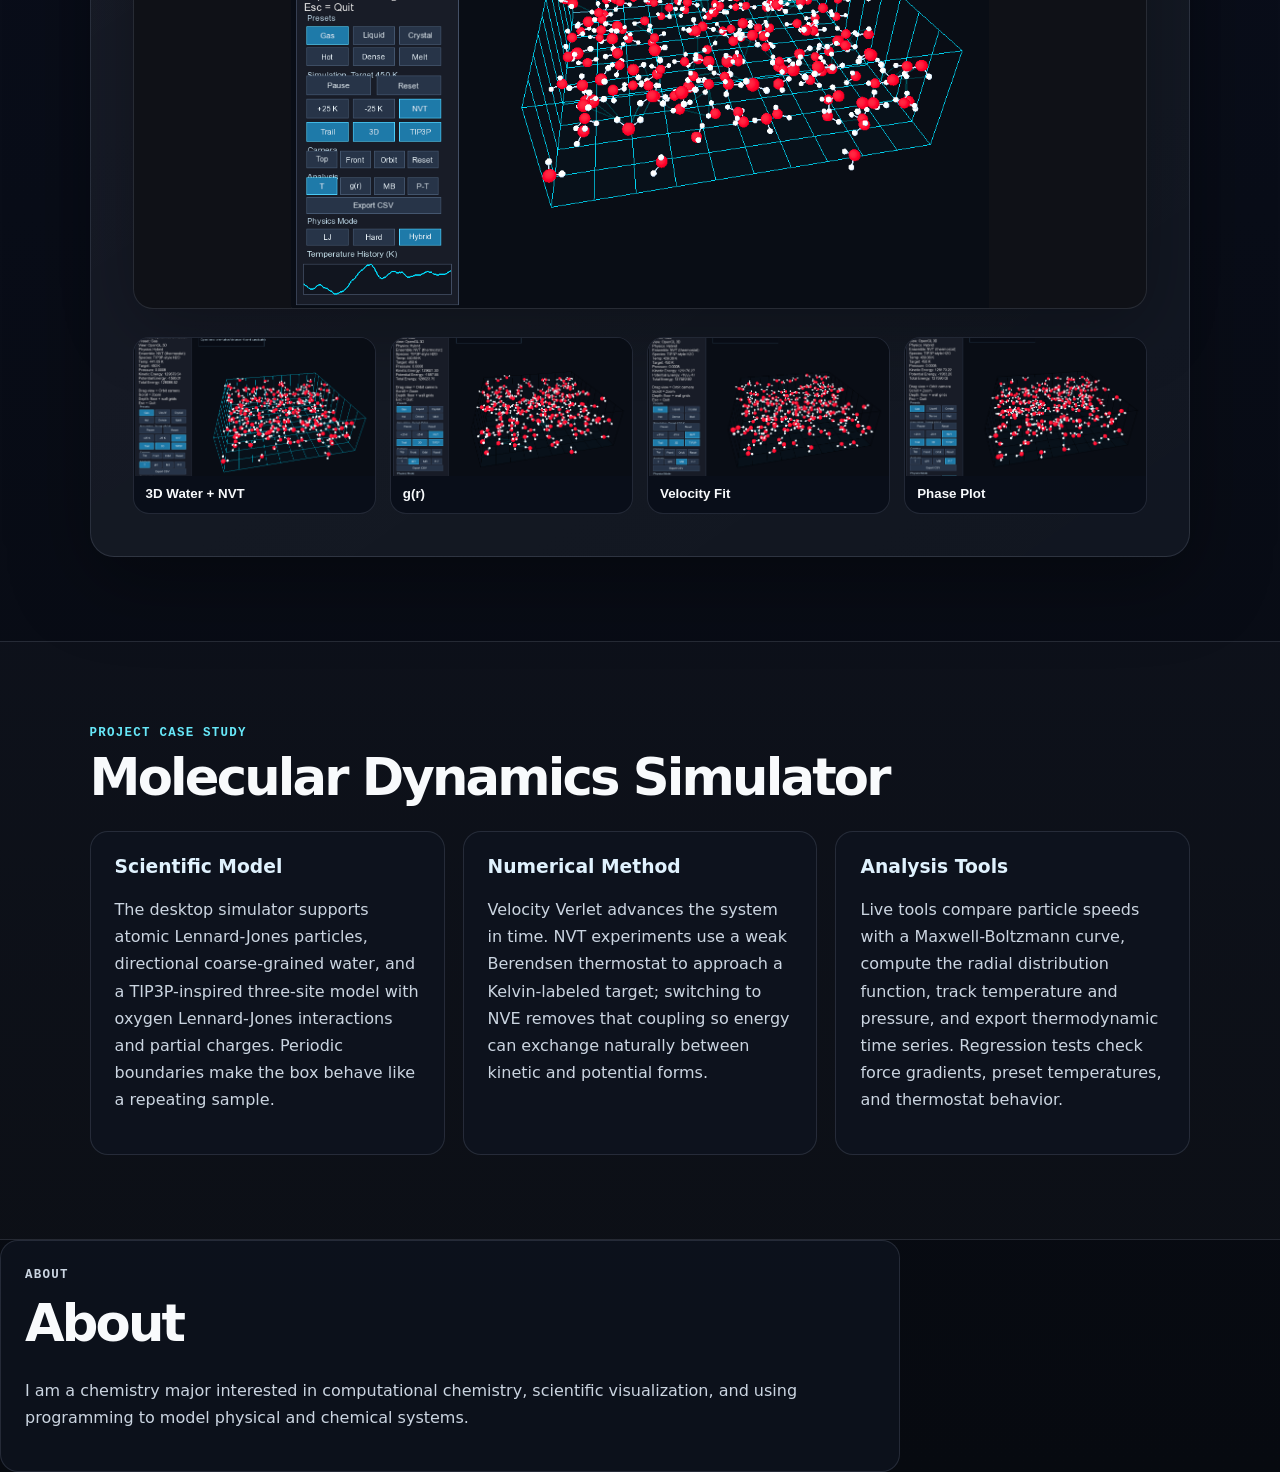
==== commit 6277f2b0: "Refresh molecular dynamics portfolio experience" ====
--- a/index.html
+++ b/index.html
@@ -115,20 +115,24 @@
             <h3>Molecular Dynamics Simulator</h3>
 
             <p>
-              A Lennard-Jones particle simulator with velocity Verlet
-              integration, periodic boundaries, energy/pressure tracking,
-              velocity analysis, radial distribution functions, and phase-space
-              visualization.
+              A real-time 3D molecular dynamics laboratory with atoms and
+              water models, selectable Lennard-Jones, hard-sphere, and hybrid
+              physics, temperature-controlled NVT experiments, isolated NVE
+              dynamics, and live statistical-mechanics analysis.
             </p>
 
             <p class="project-note">
-              Includes a browser demo for quick experimentation and a full
-              desktop C++/SFML application with CSV export on GitHub.
+              The browser lab offers an immediate 2D Lennard-Jones experiment.
+              The full C++/SFML/OpenGL application adds TIP3P-inspired water,
+              hydrogen-bond visualization, 3D camera controls, and CSV export.
             </p>
 
             <div class="tags">
               <span>C++</span>
               <span>SFML</span>
+              <span>OpenGL</span>
+              <span>NVE / NVT</span>
+              <span>TIP3P-style Water</span>
               <span>Molecular Dynamics</span>
               <span>Statistical Mechanics</span>
               <span>Scientific Visualization</span>
@@ -151,17 +155,17 @@
           </div>
 
           <img
-            src="assets/screenshots/md-temperature.png"
-            alt="Molecular Dynamics Simulator showing gas particles and temperature history"
+            src="assets/screenshots/md-nvt-water.png"
+            alt="Three-dimensional molecular dynamics simulator showing TIP3P-style water under NVT temperature control"
             class="project-image contain-image"
             loading="lazy"
-            onclick="openModal('assets/screenshots/md-temperature.png')"
+            onclick="openModal('assets/screenshots/md-nvt-water.png')"
           />
 
           <div class="project-gallery">
-            <button onclick="openModal('assets/screenshots/md-temperature.png')">
-              <img src="assets/screenshots/md-temperature.png" alt="Temperature history graph" loading="lazy" />
-              <span>Temperature</span>
+            <button onclick="openModal('assets/screenshots/md-nvt-water.png')">
+              <img src="assets/screenshots/md-nvt-water.png" alt="TIP3P-style water in the OpenGL 3D view" loading="lazy" />
+              <span>3D Water + NVT</span>
             </button>
 
             <button onclick="openModal('assets/screenshots/md-radial-distribution.png')">
@@ -193,9 +197,10 @@
           <h3>Scientific Model</h3>
 
           <p>
-            The simulator models Lennard-Jones particles with a short-range repulsive core
-            and longer-range attraction. Periodic boundaries and the minimum-image convention
-            make the simulation box behave like a small repeating material sample.
+            The desktop simulator supports atomic Lennard-Jones particles,
+            directional coarse-grained water, and a TIP3P-inspired three-site
+            model with oxygen Lennard-Jones interactions and partial charges.
+            Periodic boundaries make the box behave like a repeating sample.
           </p>
         </div>
 
@@ -203,9 +208,10 @@
           <h3>Numerical Method</h3>
 
           <p>
-            Motion is integrated with velocity Verlet, a common molecular dynamics method
-            that keeps position and velocity updates stable enough for interactive energy,
-            pressure, and temperature inspection.
+            Velocity Verlet advances the system in time. NVT experiments use a
+            weak Berendsen thermostat to approach a Kelvin-labeled target;
+            switching to NVE removes that coupling so energy can exchange
+            naturally between kinetic and potential forms.
           </p>
         </div>
 
@@ -213,7 +219,10 @@
           <h3>Analysis Tools</h3>
 
           <p>
-            The browser demo lets visitors test the core simulation immediately. The full C++ app compares particle speeds to a Maxwell-Boltzmann distribution, computes a normalized radial distribution function, tracks pressure-temperature samples, and exports thermodynamic data to CSV.
+            Live tools compare particle speeds with a Maxwell-Boltzmann curve,
+            compute the radial distribution function, track temperature and
+            pressure, and export thermodynamic time series. Regression tests
+            check force gradients, preset temperatures, and thermostat behavior.
           </p>
         </div>
       </div>
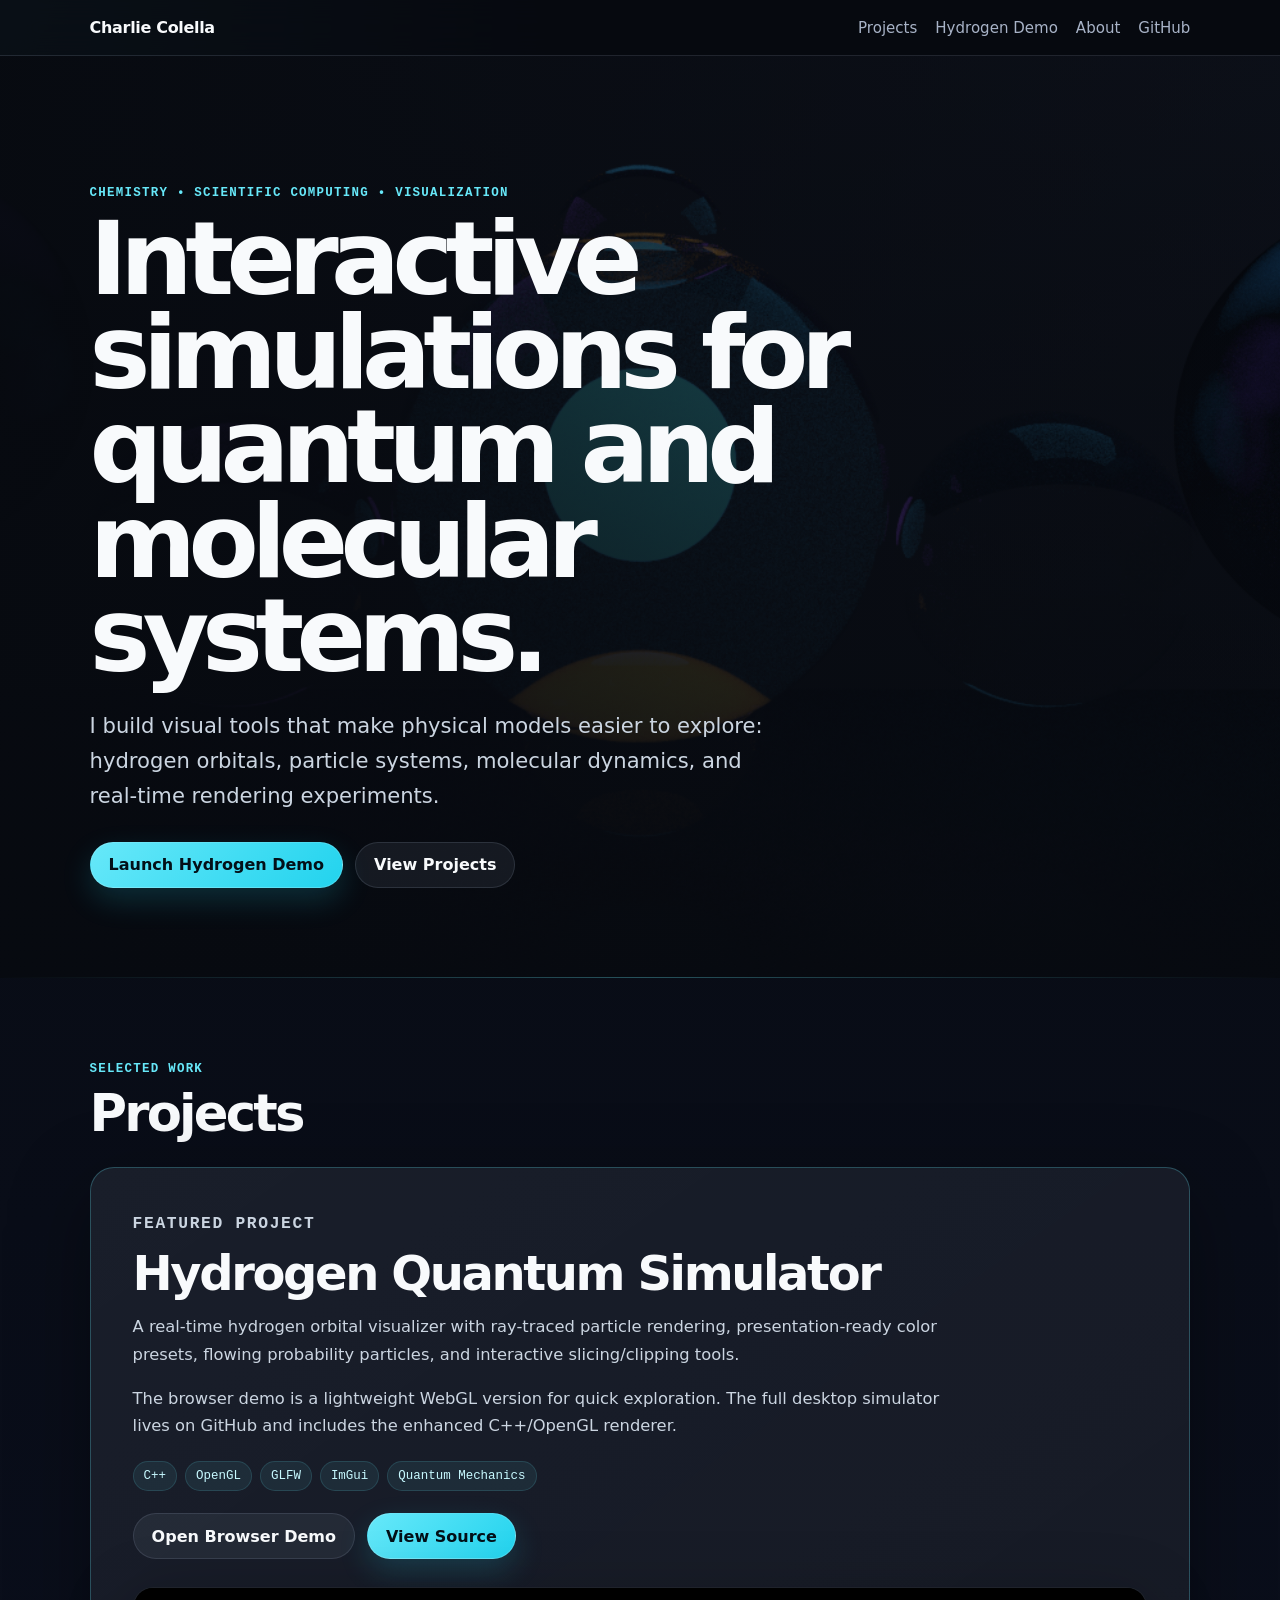
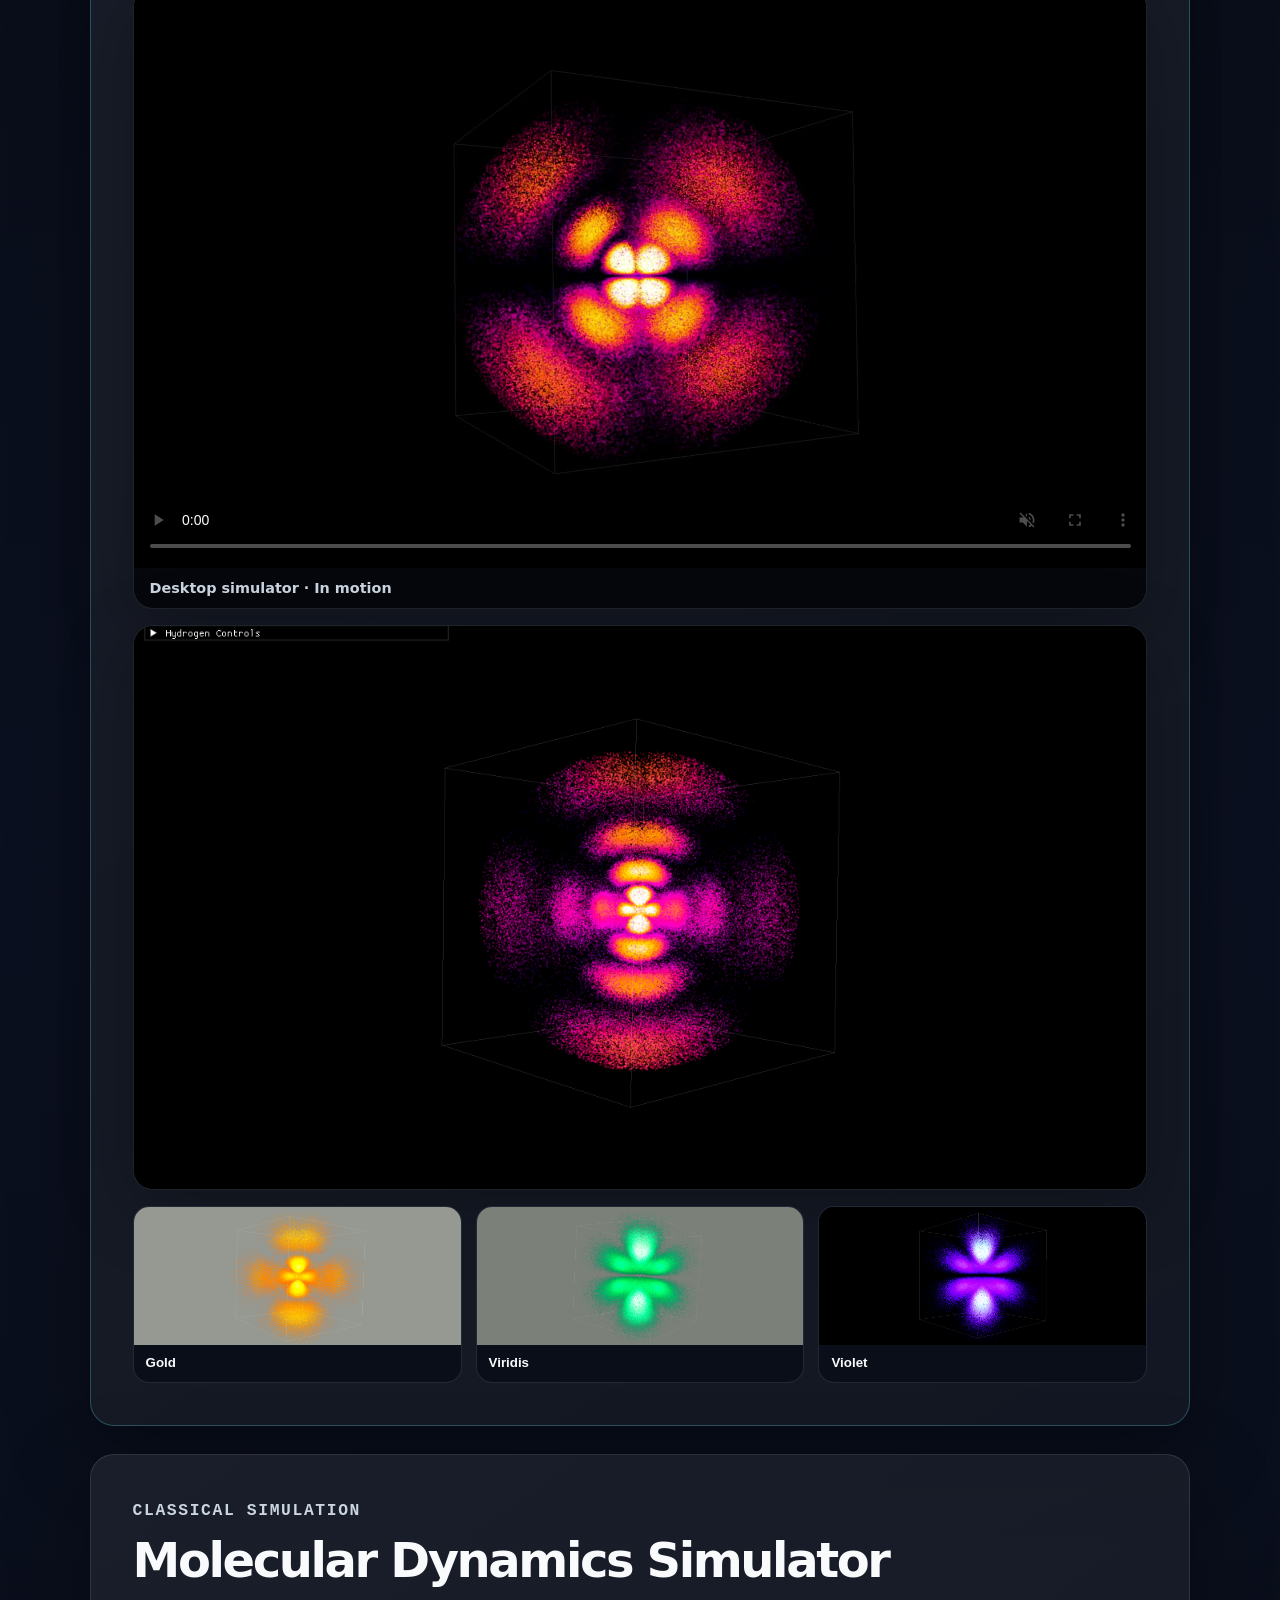
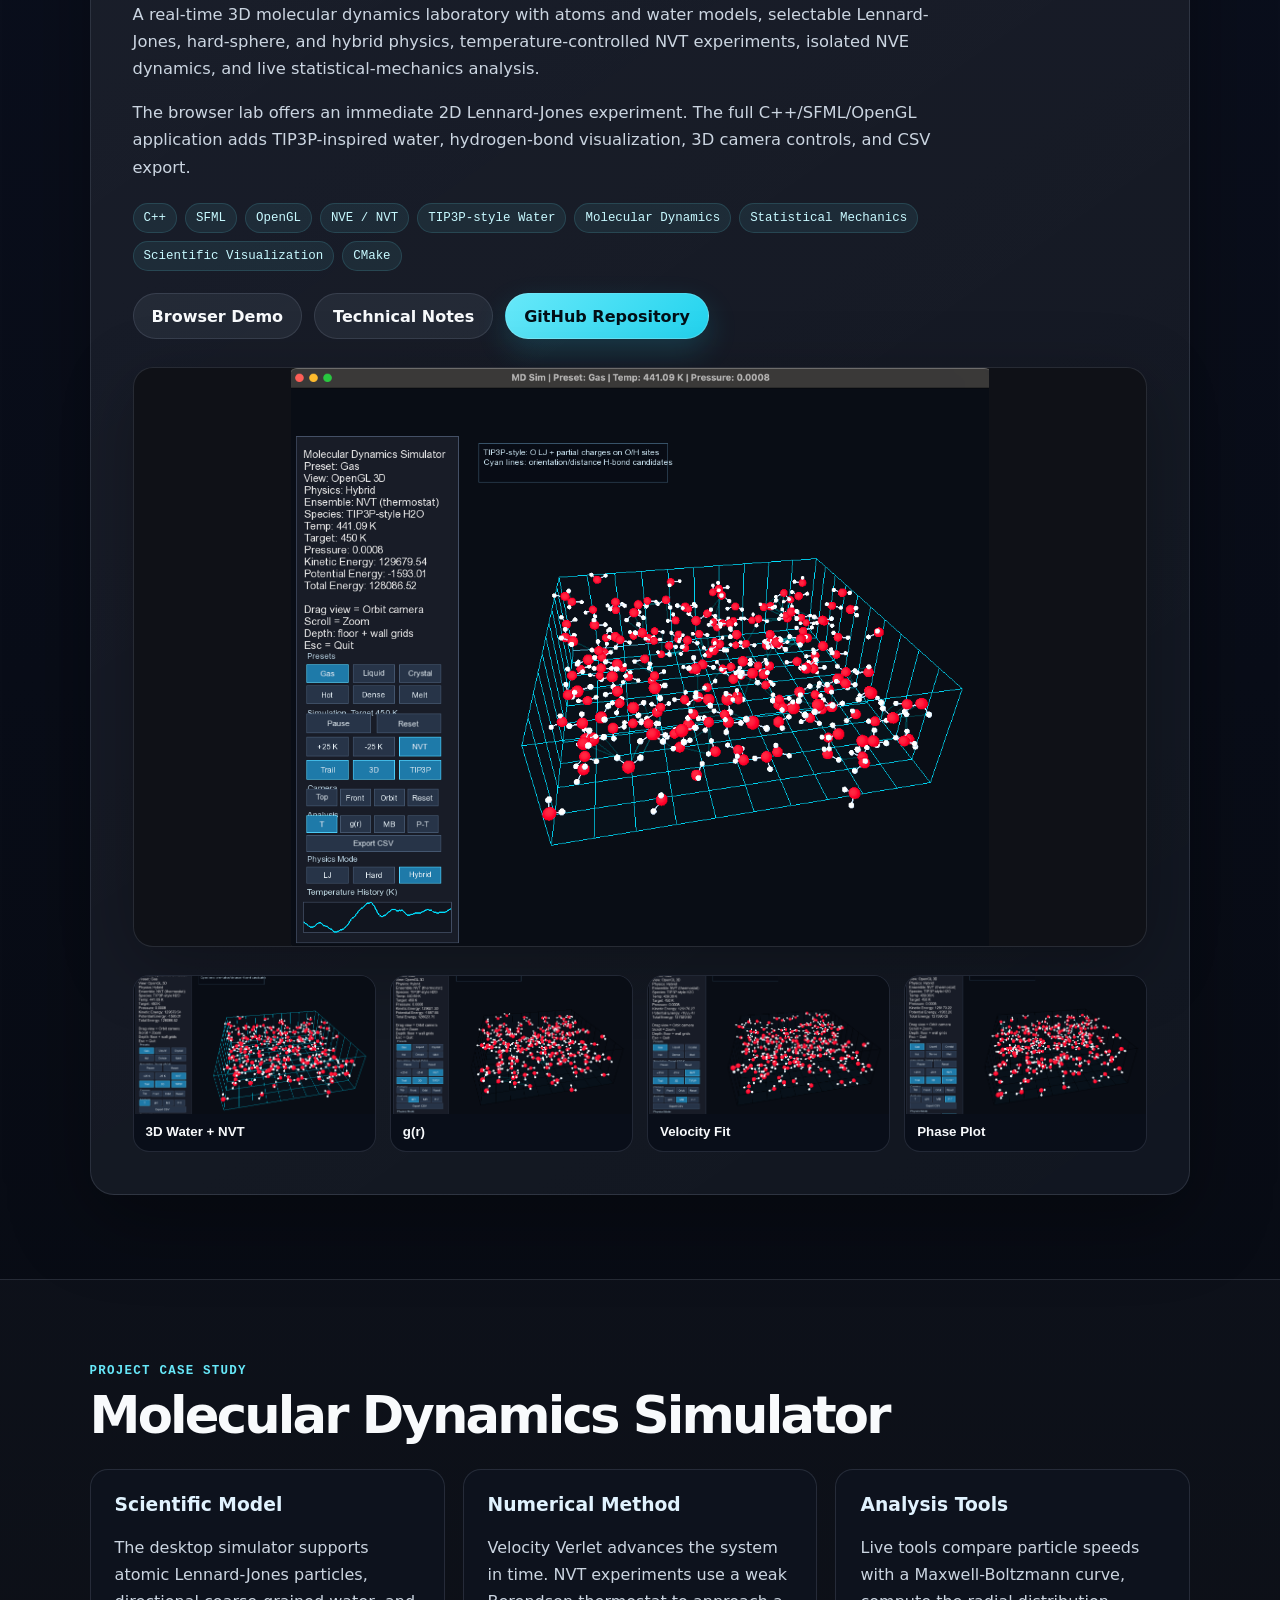
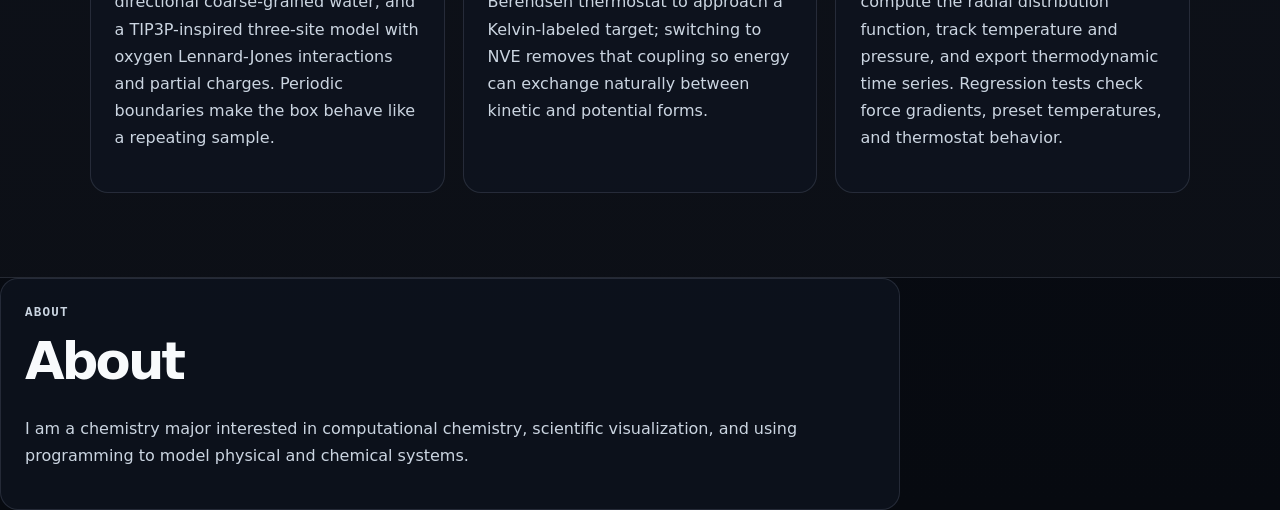
==== commit 088b6694: "Add hydrogen simulator recording to portfolio showcase" ====
--- a/index.html
+++ b/index.html
@@ -82,6 +82,24 @@
           </div>
 
           <div class="showcase">
+            <figure class="recording-card">
+              <video
+                class="project-video"
+                controls
+                muted
+                loop
+                playsinline
+                preload="metadata"
+                poster="assets/videos/hydrogen-demo-poster.jpg"
+                aria-label="Hydrogen Quantum Simulator desktop screen recording"
+                aria-describedby="hydrogen-recording-caption"
+              >
+                <source src="assets/videos/hydrogen-demo.mp4" type="video/mp4" />
+                <a href="assets/videos/hydrogen-demo.mp4">Watch the desktop simulator recording</a>.
+              </video>
+              <figcaption id="hydrogen-recording-caption">Desktop simulator · In motion</figcaption>
+            </figure>
+
             <img
               src="assets/screenshots/heatmap.png"
               alt="Hydrogen Quantum Simulator heat map orbital visualization"
--- a/style.css
+++ b/style.css
@@ -413,3 +413,30 @@
     grid-template-columns: 1fr;
   }
 }
+
+/* Full-width recording alongside the original heat map showcase. */
+.recording-card {
+  min-width: 0;
+  margin: 0;
+  overflow: hidden;
+  border: 1px solid var(--line);
+  border-radius: 20px;
+  background: #05070c;
+  box-shadow: 0 18px 70px rgba(0, 0, 0, 0.26);
+}
+
+.project-video {
+  display: block;
+  width: 100%;
+  max-height: 580px;
+  aspect-ratio: 2778 / 1652;
+  object-fit: contain;
+  background: #000;
+}
+
+.recording-card figcaption {
+  padding: 12px 16px;
+  color: var(--soft);
+  font-size: 0.9rem;
+  font-weight: 600;
+}
